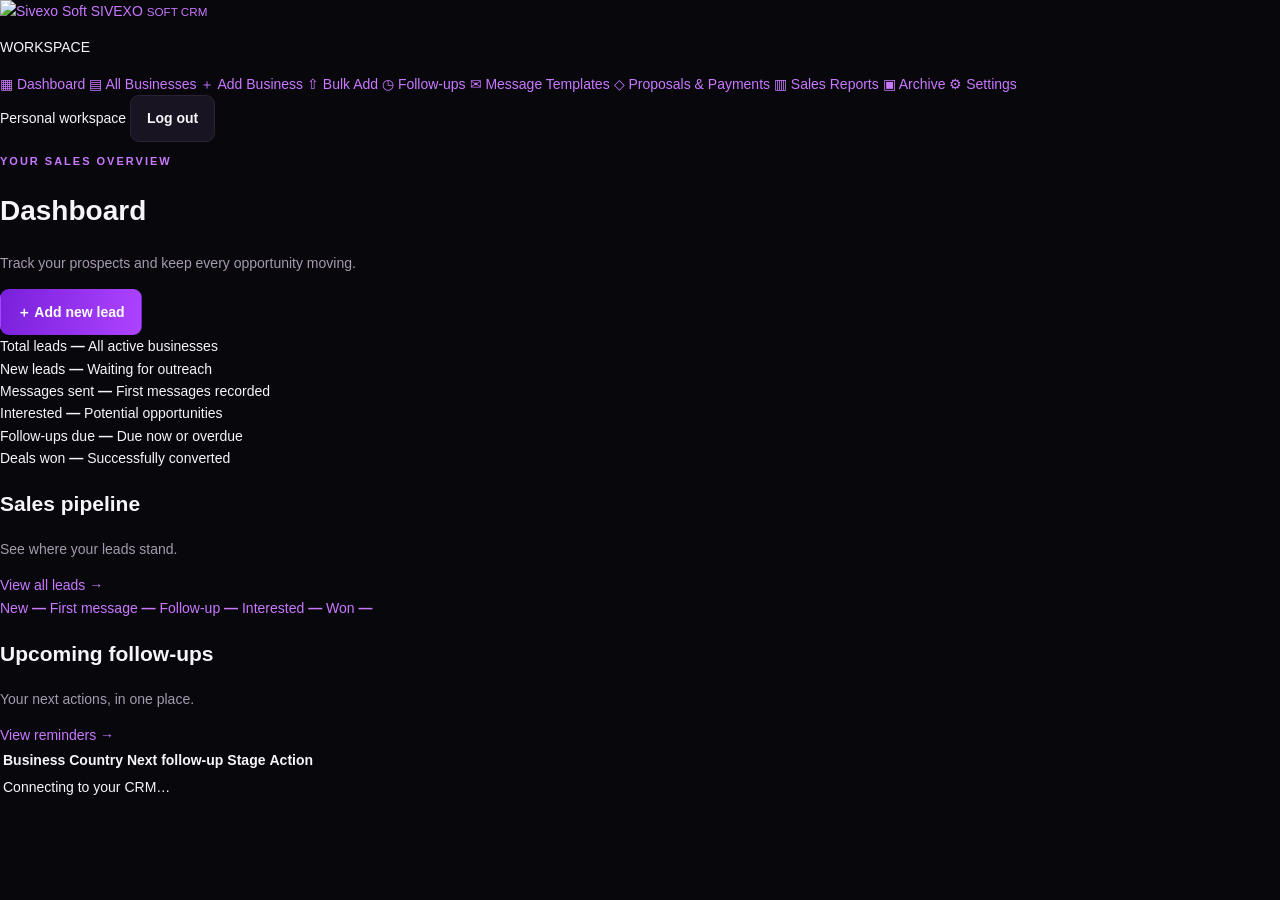
==== dashboard.html @ c6c56290 "Add initial dashboard HTML structure" ====
<!DOCTYPE html>
<html lang="en">
<head>
  <meta charset="UTF-8" />
  <meta name="viewport" content="width=device-width, initial-scale=1.0" />
  <title>Dashboard | Sivexo Soft CRM</title>
  <link rel="stylesheet" href="assets/css/style.css" />
  <link rel="stylesheet" href="assets/css/dashboard.css" />
  <script type="module" src="assets/js/dashboard.js"></script>
</head>
<body class="crm-page">
  <aside class="sidebar">
    <a class="sidebar-brand" href="dashboard.html">
      <img src="assets/images/logo.png" alt="Sivexo Soft" />
      <span>SIVEXO <small>SOFT CRM</small></span>
    </a>

    <p class="nav-label">WORKSPACE</p>
    <nav class="sidebar-nav">
      <a class="nav-link active" href="dashboard.html">▦ Dashboard</a>
      <a class="nav-link" href="businesses.html">▤ All Businesses</a>
      <a class="nav-link" href="add-business.html">＋ Add Business</a>
      <a class="nav-link" href="bulk-add.html">⇧ Bulk Add</a>
      <a class="nav-link" href="follow-ups.html">◷ Follow-ups</a>
      <a class="nav-link" href="messages.html">✉ Message Templates</a>
      <a class="nav-link" href="proposals.html">◇ Proposals & Payments</a>
      <a class="nav-link" href="reports.html">▥ Sales Reports</a>
      <a class="nav-link" href="archive.html">▣ Archive</a>
      <a class="nav-link" href="settings.html">⚙ Settings</a>
    </nav>

    <div class="sidebar-bottom">
      <span class="status-dot"></span>
      <span>Personal workspace</span>
      <button id="logoutButton" class="btn logout-btn">Log out</button>
    </div>
  </aside>

  <main class="main-content">
    <header class="topbar">
      <div>
        <p class="eyebrow">YOUR SALES OVERVIEW</p>
        <h1>Dashboard</h1>
        <p class="muted">Track your prospects and keep every opportunity moving.</p>
      </div>
      <a class="btn btn-primary" href="add-business.html">＋ Add new lead</a>
    </header>

    <section class="stats-grid" aria-label="Lead statistics">
      <article class="stat-card">
        <span class="stat-label">Total leads</span>
        <strong id="totalLeads">—</strong>
        <span class="stat-note">All active businesses</span>
      </article>

      <article class="stat-card">
        <span class="stat-label">New leads</span>
        <strong id="newLeads">—</strong>
        <span class="stat-note">Waiting for outreach</span>
      </article>

      <article class="stat-card">
        <span class="stat-label">Messages sent</span>
        <strong id="messagesSent">—</strong>
        <span class="stat-note">First messages recorded</span>
      </article>

      <article class="stat-card">
        <span class="stat-label">Interested</span>
        <strong id="interestedLeads">—</strong>
        <span class="stat-note">Potential opportunities</span>
      </article>

      <article class="stat-card">
        <span class="stat-label">Follow-ups due</span>
        <strong id="followUpsDue">—</strong>
        <span class="stat-note">Due now or overdue</span>
      </article>

      <article class="stat-card">
        <span class="stat-label">Deals won</span>
        <strong id="wonLeads">—</strong>
        <span class="stat-note">Successfully converted</span>
      </article>
    </section>

    <section class="panel">
      <div class="panel-heading">
        <div>
          <h2>Sales pipeline</h2>
          <p class="muted">See where your leads stand.</p>
        </div>
        <a href="businesses.html">View all leads →</a>
      </div>

      <div class="pipeline-grid">
        <a class="pipeline-item" href="businesses.html?stage=new">
          <span class="pipeline-dot"></span>
          <span>New</span>
          <strong id="pipelineNew">—</strong>
        </a>
        <a class="pipeline-item" href="businesses.html?stage=first_message_sent">
          <span class="pipeline-dot"></span>
          <span>First message</span>
          <strong id="pipelineMessage">—</strong>
        </a>
        <a class="pipeline-item" href="businesses.html?stage=follow_up">
          <span class="pipeline-dot"></span>
          <span>Follow-up</span>
          <strong id="pipelineFollowUp">—</strong>
        </a>
        <a class="pipeline-item" href="businesses.html?stage=interested">
          <span class="pipeline-dot"></span>
          <span>Interested</span>
          <strong id="pipelineInterested">—</strong>
        </a>
        <a class="pipeline-item" href="businesses.html?stage=won">
          <span class="pipeline-dot"></span>
          <span>Won</span>
          <strong id="pipelineWon">—</strong>
        </a>
      </div>
    </section>

    <section class="panel">
      <div class="panel-heading">
        <div>
          <h2>Upcoming follow-ups</h2>
          <p class="muted">Your next actions, in one place.</p>
        </div>
        <a href="follow-ups.html">View reminders →</a>
      </div>

      <div class="table-wrap">
        <table>
          <thead>
            <tr>
              <th>Business</th>
              <th>Country</th>
              <th>Next follow-up</th>
              <th>Stage</th>
              <th>Action</th>
            </tr>
          </thead>
          <tbody id="followUpsTable">
            <tr>
              <td colspan="5" class="empty-state">
                Connecting to your CRM…
              </td>
            </tr>
          </tbody>
        </table>
      </div>
    </section>

    <p id="dashboardMessage" class="form-message" role="status"></p>
  </main>
</body>
</html>
---- assets/css/style.css ----
:root {
  color-scheme: dark;
  --bg: #08070c;
  --surface: #100e17;
  --surface-2: #181421;
  --border: #292333;
  --purple: #982cff;
  --purple-light: #c879ff;
  --text: #f7f5fa;
  --muted: #a49bad;
  --success: #43d9a3;
  --danger: #ff6b83;
  --radius: 14px;
  --shadow: 0 24px 80px #0008;
}

* {
  box-sizing: border-box;
}

body {
  margin: 0;
  background: var(--bg);
  color: var(--text);
  font-family: Inter, Arial, sans-serif;
  font-size: 14px;
  line-height: 1.6;
}

button,
input,
select,
textarea {
  font: inherit;
}

button {
  cursor: pointer;
}

a {
  color: var(--purple-light);
  text-decoration: none;
}

.auth-page {
  min-height: 100vh;
  background:
    radial-gradient(ellipse at 15% 25%, #56118c26, transparent 45%),
    var(--bg);
}

.login-layout {
  width: min(1100px, 92%);
  min-height: 100vh;
  margin: auto;
  display: grid;
  grid-template-columns: 1fr 420px;
  align-items: center;
  gap: 80px;
  padding: 48px 0;
}

.login-brand {
  max-width: 570px;
}

.login-logo {
  display: block;
  width: min(100%, 360px);
  height: auto;
  margin-bottom: 38px;
  object-fit: contain;
}

.eyebrow {
  color: var(--purple-light);
  font-size: 11px;
  font-weight: 800;
  letter-spacing: 2px;
}

.login-brand h1 {
  margin: 18px 0;
  font-size: clamp(36px, 5vw, 56px);
  line-height: 1.12;
  letter-spacing: -2px;
}

.muted {
  color: var(--muted);
}

.login-brand > .muted {
  max-width: 420px;
  font-size: 15px;
}

.brand-caption {
  margin-top: 48px;
  color: var(--purple-light);
  font-size: 12px;
  font-weight: 800;
  letter-spacing: 5px;
}

.login-card {
  padding: 34px;
  background: linear-gradient(145deg, #171320, #0e0c13);
  border: 1px solid var(--border);
  border-radius: 22px;
  box-shadow: var(--shadow);
}

.login-card h2 {
  margin: 10px 0 4px;
  font-size: 25px;
  letter-spacing: -0.7px;
}

.login-card form {
  margin-top: 28px;
}

.login-card label,
.field label {
  display: block;
  margin: 18px 0 8px;
  color: #e8e2ef;
  font-size: 12px;
  font-weight: 700;
}

input,
select,
textarea {
  width: 100%;
  min-width: 0;
  padding: 12px 14px;
  color: var(--text);
  background: #0b0910;
  border: 1px solid var(--border);
  border-radius: 9px;
  outline: none;
}

input:focus,
select:focus,
textarea:focus {
  border-color: var(--purple);
  box-shadow: 0 0 0 3px #982cff20;
}

input::placeholder,
textarea::placeholder {
  color: #71687c;
}

.btn {
  display: inline-flex;
  align-items: center;
  justify-content: center;
  gap: 10px;
  padding: 11px 16px;
  border: 1px solid var(--border);
  border-radius: 9px;
  color: var(--text);
  background: var(--surface-2);
  font-weight: 700;
}

.btn-primary {
  color: white;
  background: linear-gradient(100deg, #7920db, #ad43ff);
  border-color: transparent;
}

.btn-primary:hover {
  filter: brightness(1.12);
}

.full-width {
  width: 100%;
  margin-top: 24px;
}

.form-message {
  min-height: 22px;
  color: var(--purple-light);
  font-size: 12px;
}

.form-message.error {
  color: var(--danger);
}

.auth-footer {
  padding-top: 18px;
  margin-top: 20px;
  border-top: 1px solid var(--border);
  color: var(--muted);
  text-align: center;
  font-size: 11px;
}

.mobile-logo {
  display: none;
}

@media (max-width: 800px) {
  .login-layout {
    grid-template-columns: 1fr;
    gap: 24px;
    max-width: 460px;
  }

  .login-brand {
    display: none;
  }

  .mobile-logo {
    display: block;
    margin-bottom: 24px;
  }

  .mobile-logo img {
    width: 180px;
    max-width: 100%;
  }

  .login-card {
    padding: 26px;
  }
}
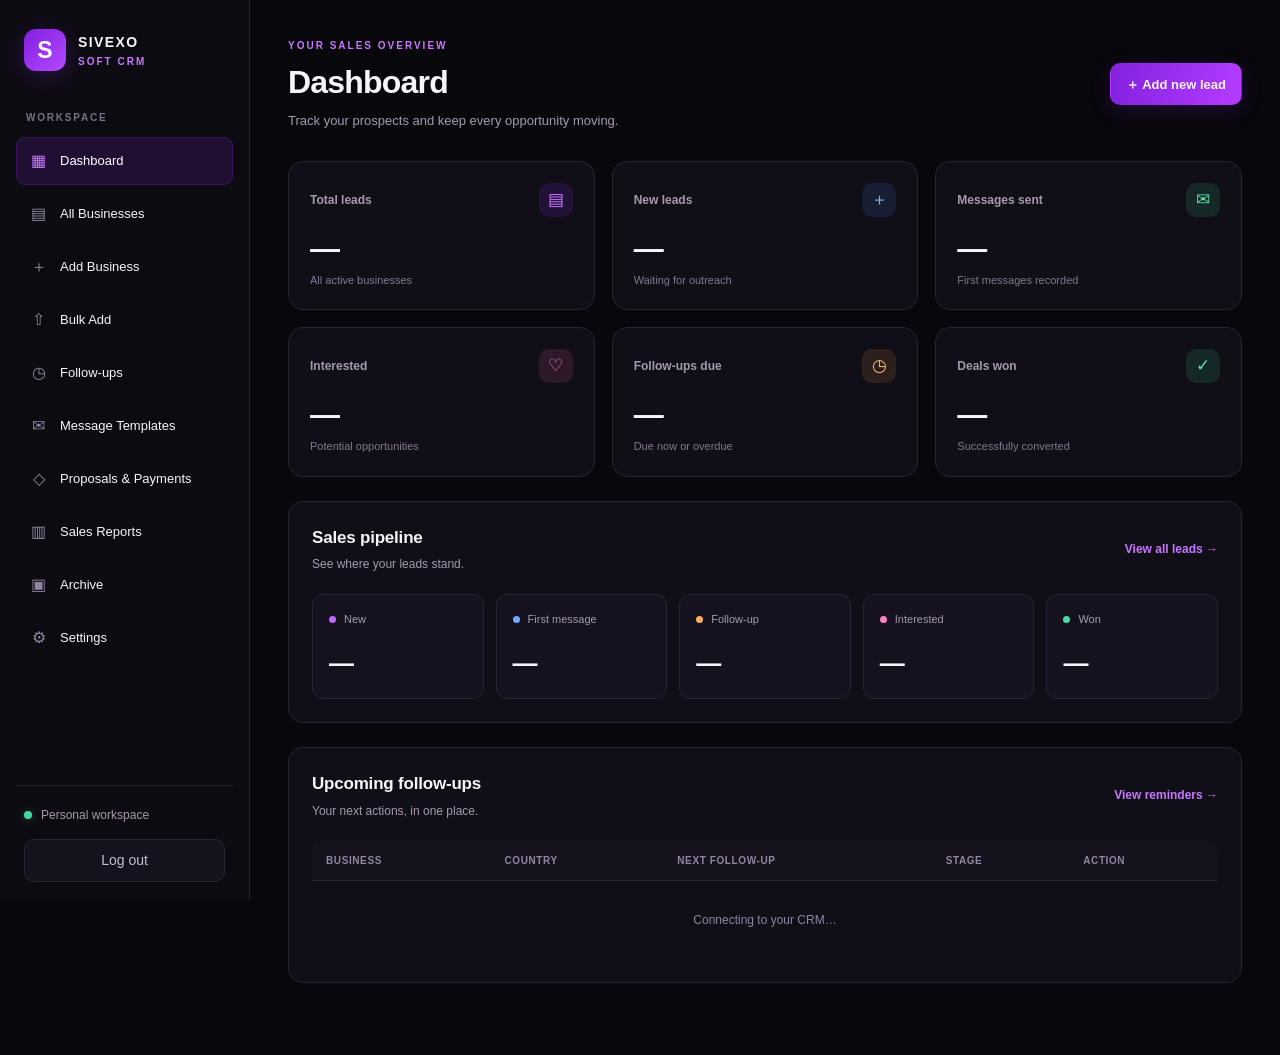
==== commit 30505659: "Update dashboard.html" ====
--- a/dashboard.html
+++ b/dashboard.html
@@ -2,85 +2,117 @@
 <!DOCTYPE html>
 <html lang="en">
 <head>
-  <meta charset="UTF-8" />
-  <meta name="viewport" content="width=device-width, initial-scale=1.0" />
+  <meta charset="UTF-8">
+  <meta name="viewport" content="width=device-width, initial-scale=1.0">
+  <meta name="theme-color" content="#08070c">
   <title>Dashboard | Sivexo Soft CRM</title>
-  <link rel="stylesheet" href="assets/css/style.css" />
-  <link rel="stylesheet" href="assets/css/dashboard.css" />
+
+  <link rel="stylesheet" href="assets/css/style.css">
+  <link rel="stylesheet" href="assets/css/dashboard.css">
+
   <script type="module" src="assets/js/dashboard.js"></script>
 </head>
 <body class="crm-page">
+
   <aside class="sidebar">
     <a class="sidebar-brand" href="dashboard.html">
-      <img src="assets/images/logo.png" alt="Sivexo Soft" />
-      <span>SIVEXO <small>SOFT CRM</small></span>
+      <span class="brand-mark">S</span>
+      <span class="brand-name">SIVEXO <small>SOFT CRM</small></span>
     </a>
 
     <p class="nav-label">WORKSPACE</p>
+
     <nav class="sidebar-nav">
-      <a class="nav-link active" href="dashboard.html">▦ Dashboard</a>
-      <a class="nav-link" href="businesses.html">▤ All Businesses</a>
-      <a class="nav-link" href="add-business.html">＋ Add Business</a>
-      <a class="nav-link" href="bulk-add.html">⇧ Bulk Add</a>
-      <a class="nav-link" href="follow-ups.html">◷ Follow-ups</a>
-      <a class="nav-link" href="messages.html">✉ Message Templates</a>
-      <a class="nav-link" href="proposals.html">◇ Proposals & Payments</a>
-      <a class="nav-link" href="reports.html">▥ Sales Reports</a>
-      <a class="nav-link" href="archive.html">▣ Archive</a>
-      <a class="nav-link" href="settings.html">⚙ Settings</a>
+      <a class="nav-link active" href="dashboard.html"><span>▦</span> Dashboard</a>
+      <a class="nav-link" href="businesses.html"><span>▤</span> All Businesses</a>
+      <a class="nav-link" href="add-business.html"><span>＋</span> Add Business</a>
+      <a class="nav-link" href="bulk-add.html"><span>⇧</span> Bulk Add</a>
+      <a class="nav-link" href="follow-ups.html"><span>◷</span> Follow-ups</a>
+      <a class="nav-link" href="messages.html"><span>✉</span> Message Templates</a>
+      <a class="nav-link" href="proposals.html"><span>◇</span> Proposals & Payments</a>
+      <a class="nav-link" href="reports.html"><span>▥</span> Sales Reports</a>
+      <a class="nav-link" href="archive.html"><span>▣</span> Archive</a>
+      <a class="nav-link" href="settings.html"><span>⚙</span> Settings</a>
     </nav>
 
     <div class="sidebar-bottom">
-      <span class="status-dot"></span>
-      <span>Personal workspace</span>
-      <button id="logoutButton" class="btn logout-btn">Log out</button>
+      <div class="workspace-info">
+        <span class="status-dot"></span>
+        <span>Personal workspace</span>
+      </div>
+      <button id="logoutButton" class="btn logout-btn" type="button">
+        Log out
+      </button>
     </div>
   </aside>
 
   <main class="main-content">
     <header class="topbar">
-      <div>
+      <div class="page-heading">
         <p class="eyebrow">YOUR SALES OVERVIEW</p>
         <h1>Dashboard</h1>
         <p class="muted">Track your prospects and keep every opportunity moving.</p>
       </div>
-      <a class="btn btn-primary" href="add-business.html">＋ Add new lead</a>
+
+      <a class="btn btn-primary" href="businesses.html?add=1">
+        ＋ Add new lead
+      </a>
     </header>
+
+    <div id="dashboardMessage" class="dashboard-message" role="status" aria-live="polite"></div>
 
     <section class="stats-grid" aria-label="Lead statistics">
       <article class="stat-card">
-        <span class="stat-label">Total leads</span>
-        <strong id="totalLeads">—</strong>
+        <div class="stat-top">
+          <span class="stat-label">Total leads</span>
+          <span class="stat-icon purple">▤</span>
+        </div>
+        <strong class="stat-value" id="totalLeads">—</strong>
         <span class="stat-note">All active businesses</span>
       </article>
 
       <article class="stat-card">
-        <span class="stat-label">New leads</span>
-        <strong id="newLeads">—</strong>
+        <div class="stat-top">
+          <span class="stat-label">New leads</span>
+          <span class="stat-icon blue">＋</span>
+        </div>
+        <strong class="stat-value" id="newLeads">—</strong>
         <span class="stat-note">Waiting for outreach</span>
       </article>
 
       <article class="stat-card">
-        <span class="stat-label">Messages sent</span>
-        <strong id="messagesSent">—</strong>
+        <div class="stat-top">
+          <span class="stat-label">Messages sent</span>
+          <span class="stat-icon green">✉</span>
+        </div>
+        <strong class="stat-value" id="messagesSent">—</strong>
         <span class="stat-note">First messages recorded</span>
       </article>
 
       <article class="stat-card">
-        <span class="stat-label">Interested</span>
-        <strong id="interestedLeads">—</strong>
+        <div class="stat-top">
+          <span class="stat-label">Interested</span>
+          <span class="stat-icon pink">♡</span>
+        </div>
+        <strong class="stat-value" id="interestedLeads">—</strong>
         <span class="stat-note">Potential opportunities</span>
       </article>
 
       <article class="stat-card">
-        <span class="stat-label">Follow-ups due</span>
-        <strong id="followUpsDue">—</strong>
+        <div class="stat-top">
+          <span class="stat-label">Follow-ups due</span>
+          <span class="stat-icon orange">◷</span>
+        </div>
+        <strong class="stat-value" id="followUpsDue">—</strong>
         <span class="stat-note">Due now or overdue</span>
       </article>
 
       <article class="stat-card">
-        <span class="stat-label">Deals won</span>
-        <strong id="wonLeads">—</strong>
+        <div class="stat-top">
+          <span class="stat-label">Deals won</span>
+          <span class="stat-icon green">✓</span>
+        </div>
+        <strong class="stat-value" id="wonLeads">—</strong>
         <span class="stat-note">Successfully converted</span>
       </article>
     </section>
@@ -91,33 +123,32 @@
           <h2>Sales pipeline</h2>
           <p class="muted">See where your leads stand.</p>
         </div>
-        <a href="businesses.html">View all leads →</a>
+        <a class="panel-link" href="businesses.html">View all leads →</a>
       </div>
 
       <div class="pipeline-grid">
         <a class="pipeline-item" href="businesses.html?stage=new">
-          <span class="pipeline-dot"></span>
-          <span>New</span>
+          <span class="pipeline-heading"><span class="pipeline-dot purple-dot"></span>New</span>
           <strong id="pipelineNew">—</strong>
         </a>
+
         <a class="pipeline-item" href="businesses.html?stage=first_message_sent">
-          <span class="pipeline-dot"></span>
-          <span>First message</span>
+          <span class="pipeline-heading"><span class="pipeline-dot blue-dot"></span>First message</span>
           <strong id="pipelineMessage">—</strong>
         </a>
+
         <a class="pipeline-item" href="businesses.html?stage=follow_up">
-          <span class="pipeline-dot"></span>
-          <span>Follow-up</span>
+          <span class="pipeline-heading"><span class="pipeline-dot orange-dot"></span>Follow-up</span>
           <strong id="pipelineFollowUp">—</strong>
         </a>
+
         <a class="pipeline-item" href="businesses.html?stage=interested">
-          <span class="pipeline-dot"></span>
-          <span>Interested</span>
+          <span class="pipeline-heading"><span class="pipeline-dot pink-dot"></span>Interested</span>
           <strong id="pipelineInterested">—</strong>
         </a>
+
         <a class="pipeline-item" href="businesses.html?stage=won">
-          <span class="pipeline-dot"></span>
-          <span>Won</span>
+          <span class="pipeline-heading"><span class="pipeline-dot green-dot"></span>Won</span>
           <strong id="pipelineWon">—</strong>
         </a>
       </div>
@@ -129,11 +160,11 @@
           <h2>Upcoming follow-ups</h2>
           <p class="muted">Your next actions, in one place.</p>
         </div>
-        <a href="follow-ups.html">View reminders →</a>
+        <a class="panel-link" href="follow-ups.html">View reminders →</a>
       </div>
 
       <div class="table-wrap">
-        <table>
+        <table class="dashboard-table">
           <thead>
             <tr>
               <th>Business</th>
@@ -145,16 +176,13 @@
           </thead>
           <tbody id="followUpsTable">
             <tr>
-              <td colspan="5" class="empty-state">
-                Connecting to your CRM…
-              </td>
+              <td colspan="5" class="empty-state">Connecting to your CRM…</td>
             </tr>
           </tbody>
         </table>
       </div>
     </section>
 
-    <p id="dashboardMessage" class="form-message" role="status"></p>
   </main>
 </body>
 </html>
--- a/assets/css/dashboard.css
+++ b/assets/css/dashboard.css
@@ -0,0 +1,734 @@
+
+/* =====================================================
+   SIVEXO SOFT CRM — DASHBOARD
+   Works with the classes in dashboard.html
+   ===================================================== */
+
+:root {
+  --dash-sidebar-width: 250px;
+  --dash-bg: #08070c;
+  --dash-surface: #100e17;
+  --dash-surface-hover: #181421;
+  --dash-border: #292333;
+  --dash-purple: #982cff;
+  --dash-purple-light: #c879ff;
+  --dash-text: #f7f5fa;
+  --dash-muted: #a49bad;
+}
+
+* {
+  box-sizing: border-box;
+}
+
+html {
+  min-height: 100%;
+  background: var(--dash-bg);
+}
+
+body.crm-page {
+  margin: 0;
+  min-height: 100vh;
+  background: var(--dash-bg);
+  color: var(--dash-text);
+  font-family: Inter, -apple-system, BlinkMacSystemFont, "Segoe UI", sans-serif;
+  font-size: 14px;
+  line-height: 1.5;
+}
+
+.crm-page a {
+  color: inherit;
+  text-decoration: none;
+}
+
+.crm-page button,
+.crm-page input,
+.crm-page select {
+  font: inherit;
+}
+
+/* Sidebar */
+
+.sidebar {
+  position: fixed;
+  inset: 0 auto 0 0;
+  z-index: 100;
+  display: flex;
+  flex-direction: column;
+  width: var(--dash-sidebar-width);
+  height: 100vh;
+  padding: 26px 16px 18px;
+  overflow-y: auto;
+  background: #0d0b12;
+  border-right: 1px solid var(--dash-border);
+}
+
+.sidebar-brand {
+  display: flex;
+  align-items: center;
+  gap: 12px;
+  min-height: 48px;
+  margin: 0 8px 36px;
+  color: var(--dash-text);
+}
+
+.sidebar-brand img {
+  display: block;
+  width: 42px;
+  height: 42px;
+  object-fit: contain;
+  border-radius: 10px;
+}
+
+.brand-mark {
+  display: grid;
+  place-items: center;
+  flex: 0 0 42px;
+  width: 42px;
+  height: 42px;
+  border-radius: 12px;
+  color: white;
+  font-size: 23px;
+  font-weight: 800;
+  background: linear-gradient(135deg, #8120df, #b449ff);
+  box-shadow: 0 5px 22px rgba(152, 44, 255, 0.22);
+}
+
+.brand-name {
+  display: flex;
+  flex-direction: column;
+  gap: 1px;
+  font-size: 14px;
+  font-weight: 800;
+  letter-spacing: 1.4px;
+  white-space: nowrap;
+}
+
+.brand-name small {
+  color: var(--dash-purple-light);
+  font-size: 10px;
+  font-weight: 700;
+  letter-spacing: 2px;
+}
+
+.nav-label {
+  margin: 0 10px 12px;
+  color: #777083;
+  font-size: 10px;
+  font-weight: 800;
+  letter-spacing: 1.8px;
+}
+
+.sidebar-nav {
+  display: flex;
+  flex-direction: column;
+  gap: 5px;
+}
+
+.nav-link {
+  display: flex;
+  align-items: center;
+  gap: 12px;
+  min-height: 43px;
+  padding: 11px 12px;
+  border: 1px solid transparent;
+  border-radius: 9px;
+  color: #b7afc3;
+  font-size: 13px;
+  transition: background 0.18s ease, color 0.18s ease;
+}
+
+.nav-link > span {
+  display: inline-grid;
+  place-items: center;
+  width: 19px;
+  color: #91869f;
+  font-size: 16px;
+}
+
+.nav-link:hover {
+  color: white;
+  background: var(--dash-surface-hover);
+}
+
+.nav-link.active {
+  color: white;
+  background: rgba(152, 44, 255, 0.14);
+  border-color: rgba(152, 44, 255, 0.22);
+}
+
+.nav-link.active > span {
+  color: var(--dash-purple-light);
+}
+
+.sidebar-bottom {
+  display: flex;
+  flex-direction: column;
+  gap: 15px;
+  margin-top: auto;
+  padding: 20px 8px 0;
+  border-top: 1px solid var(--dash-border);
+}
+
+.workspace-info {
+  display: flex;
+  align-items: center;
+  gap: 9px;
+  color: var(--dash-muted);
+  font-size: 12px;
+}
+
+.status-dot {
+  width: 8px;
+  height: 8px;
+  border-radius: 50%;
+  background: #43d9a3;
+  box-shadow: 0 0 10px rgba(67, 217, 163, 0.3);
+}
+
+.btn {
+  display: inline-flex;
+  justify-content: center;
+  align-items: center;
+  gap: 8px;
+  min-height: 42px;
+  padding: 10px 15px;
+  border: 1px solid var(--dash-border);
+  border-radius: 10px;
+  font-size: 13px;
+  font-weight: 650;
+  cursor: pointer;
+  transition: transform 0.18s ease, background 0.18s ease;
+}
+
+.btn:hover {
+  transform: translateY(-1px);
+}
+
+.btn-primary {
+  color: #fff;
+  border-color: transparent;
+  background: linear-gradient(100deg, #8421df, #b33cff);
+  box-shadow: 0 6px 22px rgba(152, 44, 255, 0.16);
+}
+
+.btn-primary:hover {
+  background: linear-gradient(100deg, #942cf0, #bd50ff);
+}
+
+.logout-btn {
+  width: 100%;
+  color: #c6bdcf;
+  background: #15121d;
+}
+
+.logout-btn:hover {
+  color: #fff;
+  background: #201a2a;
+}
+
+/* Main content */
+
+.main-content {
+  width: calc(100% - var(--dash-sidebar-width));
+  min-width: 0;
+  min-height: 100vh;
+  margin-left: var(--dash-sidebar-width);
+  padding: 38px 38px 48px;
+}
+
+.topbar {
+  display: flex;
+  align-items: center;
+  justify-content: space-between;
+  gap: 24px;
+  margin-bottom: 30px;
+}
+
+.page-heading {
+  min-width: 0;
+}
+
+.eyebrow {
+  margin: 0 0 9px;
+  color: var(--dash-purple-light);
+  font-size: 10px;
+  font-weight: 800;
+  letter-spacing: 2px;
+}
+
+.topbar h1 {
+  margin: 0;
+  color: var(--dash-text);
+  font-size: clamp(25px, 3vw, 32px);
+  line-height: 1.25;
+  font-weight: 750;
+  letter-spacing: -0.8px;
+}
+
+.muted {
+  color: var(--dash-muted);
+}
+
+.topbar .muted {
+  margin: 9px 0 0;
+  font-size: 13px;
+}
+
+/* Statistics cards */
+
+.stats-grid {
+  display: grid;
+  grid-template-columns: repeat(3, minmax(0, 1fr));
+  gap: 17px;
+  margin-bottom: 24px;
+}
+
+.stat-card {
+  display: flex;
+  flex-direction: column;
+  min-width: 0;
+  min-height: 145px;
+  padding: 21px;
+  overflow: hidden;
+  background: var(--dash-surface);
+  border: 1px solid var(--dash-border);
+  border-radius: 15px;
+  transition: border-color 0.2s ease, transform 0.2s ease;
+}
+
+.stat-card:hover {
+  transform: translateY(-2px);
+  border-color: #48345c;
+}
+
+.stat-top {
+  display: flex;
+  justify-content: space-between;
+  align-items: center;
+  gap: 10px;
+  margin-bottom: 14px;
+}
+
+.stat-label {
+  color: var(--dash-muted);
+  font-size: 12px;
+  font-weight: 550;
+}
+
+.stat-icon {
+  display: grid;
+  place-items: center;
+  flex: 0 0 34px;
+  width: 34px;
+  height: 34px;
+  border-radius: 10px;
+  font-size: 17px;
+  background: rgba(152, 44, 255, 0.12);
+}
+
+.stat-icon.purple {
+  color: #c879ff;
+  background: rgba(152, 44, 255, 0.14);
+}
+
+.stat-icon.blue {
+  color: #7fb6ff;
+  background: rgba(79, 141, 255, 0.12);
+}
+
+.stat-icon.green {
+  color: #5de2b0;
+  background: rgba(67, 217, 163, 0.12);
+}
+
+.stat-icon.pink {
+  color: #ff8bc1;
+  background: rgba(255, 105, 173, 0.12);
+}
+
+.stat-icon.orange {
+  color: #ffbd75;
+  background: rgba(255, 166, 66, 0.12);
+}
+
+.stat-value {
+  display: block;
+  margin-bottom: 5px;
+  color: var(--dash-text);
+  font-size: 30px;
+  line-height: 1.2;
+  font-weight: 750;
+  letter-spacing: -0.7px;
+}
+
+.stat-note {
+  margin-top: auto;
+  color: #82798e;
+  font-size: 11px;
+}
+
+/* Panels */
+
+.panel {
+  min-width: 0;
+  margin-bottom: 24px;
+  padding: 23px;
+  background: var(--dash-surface);
+  border: 1px solid var(--dash-border);
+  border-radius: 15px;
+}
+
+.panel-heading {
+  display: flex;
+  align-items: center;
+  justify-content: space-between;
+  gap: 18px;
+  margin-bottom: 21px;
+}
+
+.panel-heading h2 {
+  margin: 0;
+  color: var(--dash-text);
+  font-size: 17px;
+  font-weight: 700;
+  letter-spacing: -0.2px;
+}
+
+.panel-heading .muted {
+  margin: 5px 0 0;
+  font-size: 12px;
+}
+
+.panel-link {
+  flex-shrink: 0;
+  color: var(--dash-purple-light) !important;
+  font-size: 12px;
+  font-weight: 600;
+}
+
+.panel-link:hover {
+  color: #e0b9ff !important;
+}
+
+/* Pipeline */
+
+.pipeline-grid {
+  display: grid;
+  grid-template-columns: repeat(5, minmax(0, 1fr));
+  gap: 12px;
+}
+
+.pipeline-item {
+  display: flex;
+  flex-direction: column;
+  gap: 17px;
+  min-width: 0;
+  padding: 16px;
+  background: #15111e;
+  border: 1px solid #2b2237;
+  border-radius: 11px;
+  transition: background 0.18s ease, border-color 0.18s ease;
+}
+
+.pipeline-item:hover {
+  background: #1b1426;
+  border-color: #60407b;
+}
+
+.pipeline-heading {
+  display: flex;
+  align-items: center;
+  gap: 8px;
+  color: var(--dash-muted);
+  font-size: 11px;
+  white-space: nowrap;
+}
+
+.pipeline-dot {
+  display: inline-block;
+  flex: 0 0 7px;
+  width: 7px;
+  height: 7px;
+  border-radius: 50%;
+}
+
+.purple-dot { background: #bd67ff; }
+.blue-dot { background: #72a9ff; }
+.orange-dot { background: #ffb05e; }
+.pink-dot { background: #ff83c2; }
+.green-dot { background: #4bdbab; }
+
+.pipeline-item strong {
+  color: var(--dash-text);
+  font-size: 25px;
+  font-weight: 750;
+}
+
+/* Follow-up table */
+
+.table-wrap {
+  width: 100%;
+  overflow-x: auto;
+}
+
+.dashboard-table {
+  width: 100%;
+  border-collapse: collapse;
+  text-align: left;
+}
+
+.dashboard-table th {
+  padding: 12px 14px;
+  color: #91879f;
+  background: #15111d;
+  border-bottom: 1px solid var(--dash-border);
+  font-size: 10px;
+  font-weight: 700;
+  letter-spacing: 0.6px;
+  text-transform: uppercase;
+  white-space: nowrap;
+}
+
+.dashboard-table th:first-child {
+  border-radius: 8px 0 0 0;
+}
+
+.dashboard-table th:last-child {
+  border-radius: 0 8px 0 0;
+}
+
+.dashboard-table td {
+  padding: 15px 14px;
+  color: #ded7e7;
+  border-bottom: 1px solid #25202e;
+  font-size: 12px;
+  vertical-align: middle;
+}
+
+.dashboard-table tbody tr:hover {
+  background: rgba(255, 255, 255, 0.015);
+}
+
+.dashboard-table tbody tr:last-child td {
+  border-bottom: 0;
+}
+
+.dashboard-table a {
+  color: var(--dash-purple-light);
+}
+
+.dashboard-table a:hover {
+  text-decoration: underline;
+}
+
+.empty-state,
+.dashboard-empty {
+  padding: 30px 14px !important;
+  color: #8f859d !important;
+  text-align: center;
+}
+
+/* Dashboard feedback messages */
+
+.dashboard-message {
+  display: none;
+  margin-bottom: 20px;
+  padding: 12px 15px;
+  border: 1px solid transparent;
+  border-radius: 10px;
+  font-size: 13px;
+  overflow-wrap: anywhere;
+}
+
+.dashboard-message.show {
+  display: block;
+}
+
+.dashboard-message.error {
+  color: #ff9aaa;
+  background: rgba(255, 107, 131, 0.09);
+  border-color: rgba(255, 107, 131, 0.22);
+}
+
+.dashboard-message.success {
+  color: #65e7b8;
+  background: rgba(67, 217, 163, 0.08);
+  border-color: rgba(67, 217, 163, 0.2);
+}
+
+/* Responsive layout */
+
+@media (max-width: 1200px) {
+  .main-content {
+    padding: 28px 24px 40px;
+  }
+
+  .stats-grid {
+    grid-template-columns: repeat(2, minmax(0, 1fr));
+  }
+
+  .pipeline-grid {
+    grid-template-columns: repeat(3, minmax(0, 1fr));
+  }
+}
+
+@media (max-width: 900px) {
+  :root {
+    --dash-sidebar-width: 210px;
+  }
+
+  .sidebar {
+    padding-right: 12px;
+    padding-left: 12px;
+  }
+
+  .main-content {
+    padding: 24px 18px 35px;
+  }
+
+  .pipeline-grid {
+    grid-template-columns: repeat(2, minmax(0, 1fr));
+  }
+
+  .nav-link {
+    gap: 9px;
+    padding-right: 8px;
+    padding-left: 9px;
+    font-size: 12px;
+  }
+}
+
+@media (max-width: 650px) {
+  .sidebar {
+    position: relative;
+    width: 100%;
+    height: auto;
+    max-height: none;
+    padding: 14px;
+    border-right: 0;
+    border-bottom: 1px solid var(--dash-border);
+  }
+
+  .sidebar-brand {
+    margin: 0 5px 17px;
+  }
+
+  .nav-label {
+    margin-bottom: 8px;
+  }
+
+  .sidebar-nav {
+    display: grid;
+    grid-template-columns: repeat(2, minmax(0, 1fr));
+    gap: 5px;
+  }
+
+  .nav-link {
+    min-height: 39px;
+    font-size: 11px;
+  }
+
+  .sidebar-bottom {
+    flex-direction: row;
+    align-items: center;
+    justify-content: space-between;
+    gap: 10px;
+    margin-top: 15px;
+    padding: 13px 4px 0;
+  }
+
+  .logout-btn {
+    width: auto;
+  }
+
+  .main-content {
+    width: 100%;
+    margin-left: 0;
+    padding: 22px 14px 30px;
+  }
+
+  .topbar {
+    align-items: flex-start;
+    flex-direction: column;
+    gap: 17px;
+    margin-bottom: 22px;
+  }
+
+  .topbar .btn-primary {
+    align-self: stretch;
+  }
+
+  .stats-grid {
+    grid-template-columns: repeat(2, minmax(0, 1fr));
+    gap: 10px;
+    margin-bottom: 17px;
+  }
+
+  .stat-card {
+    min-height: 132px;
+    padding: 14px;
+  }
+
+  .stat-value {
+    font-size: 26px;
+  }
+
+  .stat-icon {
+    flex-basis: 29px;
+    width: 29px;
+    height: 29px;
+  }
+
+  .stat-note {
+    font-size: 10px;
+  }
+
+  .panel {
+    padding: 15px;
+    margin-bottom: 17px;
+  }
+
+  .panel-heading {
+    align-items: flex-start;
+    gap: 10px;
+  }
+
+  .panel-heading h2 {
+    font-size: 15px;
+  }
+
+  .panel-link {
+    font-size: 11px;
+  }
+
+  .pipeline-grid {
+    grid-template-columns: repeat(2, minmax(0, 1fr));
+    gap: 9px;
+  }
+
+  .pipeline-item {
+    padding: 13px;
+  }
+
+  .pipeline-heading {
+    font-size: 10px;
+  }
+
+  .pipeline-item strong {
+    font-size: 23px;
+  }
+
+  .dashboard-table {
+    min-width: 600px;
+  }
+}
+
+@media (max-width: 360px) {
+  .stats-grid {
+    grid-template-columns: 1fr;
+  }
+
+  .sidebar-nav {
+    grid-template-columns: 1fr;
+  }
+}
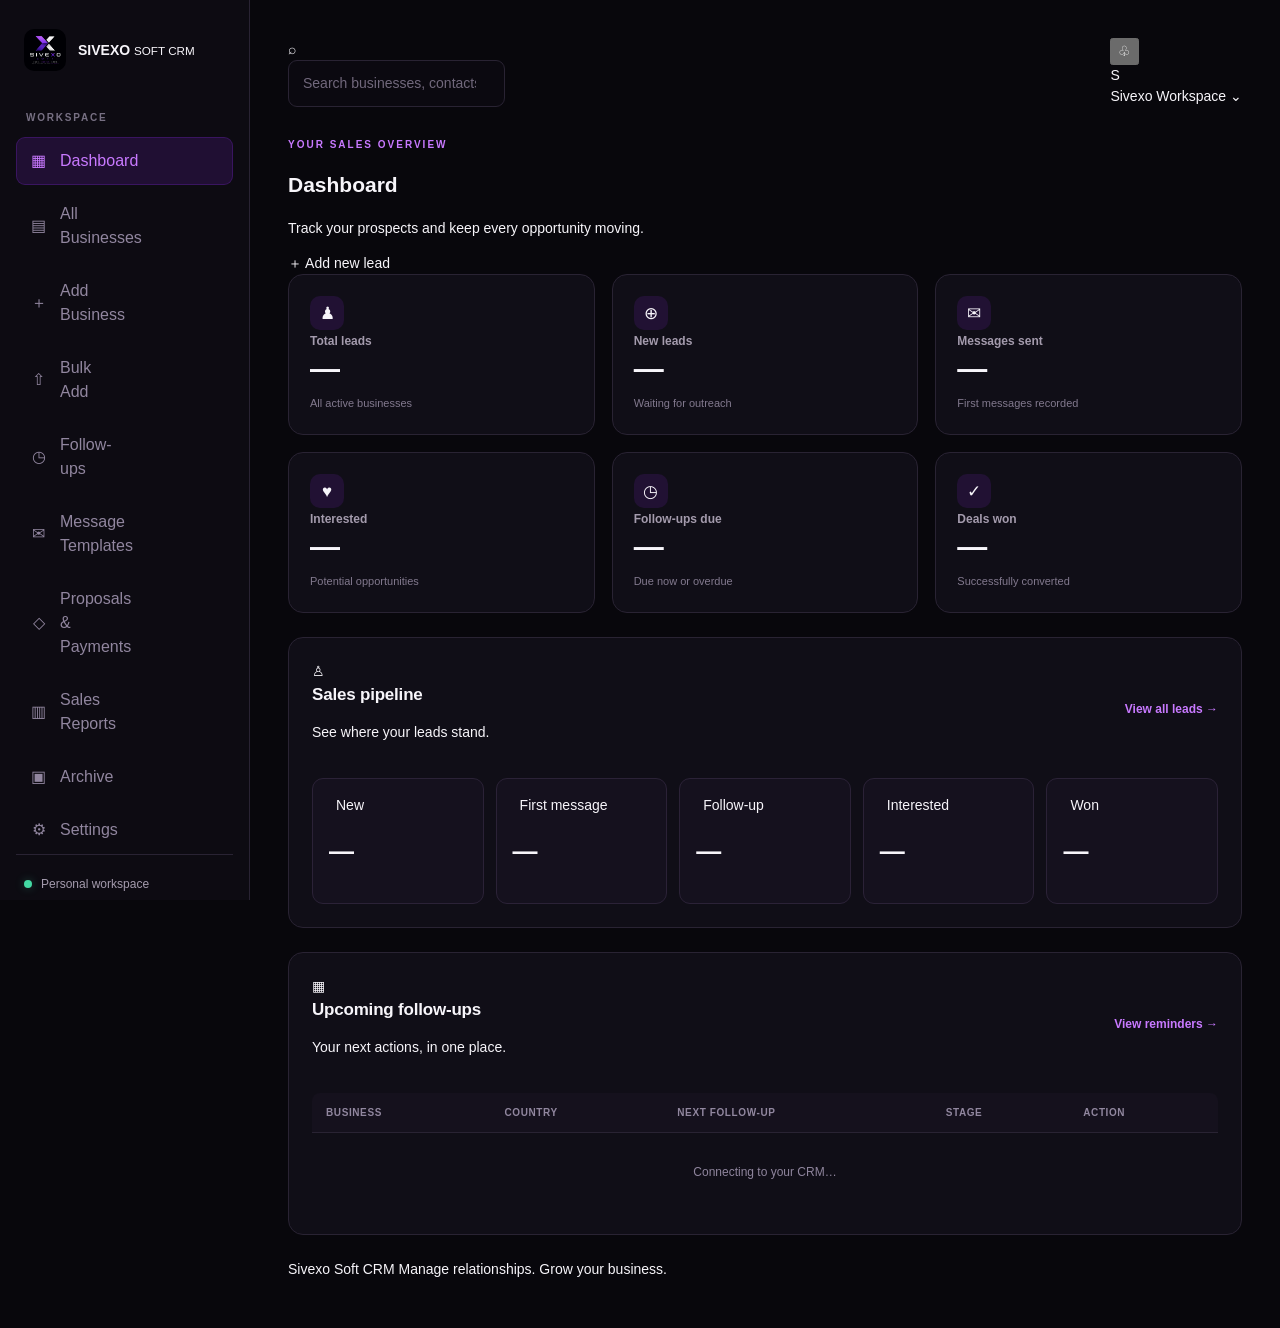
==== commit 1ad39548: "Update dashboard.html" ====
--- a/dashboard.html
+++ b/dashboard.html
@@ -4,7 +4,7 @@
 <head>
   <meta charset="UTF-8">
   <meta name="viewport" content="width=device-width, initial-scale=1.0">
-  <meta name="theme-color" content="#08070c">
+  <meta name="theme-color" content="#080a18">
   <title>Dashboard | Sivexo Soft CRM</title>
 
   <link rel="stylesheet" href="assets/css/style.css">
@@ -12,27 +12,52 @@
 
   <script type="module" src="assets/js/dashboard.js"></script>
 </head>
+
 <body class="crm-page">
 
+  <!-- Sidebar -->
   <aside class="sidebar">
-    <a class="sidebar-brand" href="dashboard.html">
-      <span class="brand-mark">S</span>
-      <span class="brand-name">SIVEXO <small>SOFT CRM</small></span>
+    <a class="sidebar-brand" href="dashboard.html" aria-label="Sivexo Soft CRM home">
+      <img src="assets/images/logo.png" alt="Sivexo Soft logo">
+      <span class="brand-text">
+        <strong>SIVEXO</strong>
+        <small>SOFT CRM</small>
+      </span>
     </a>
 
     <p class="nav-label">WORKSPACE</p>
 
-    <nav class="sidebar-nav">
-      <a class="nav-link active" href="dashboard.html"><span>▦</span> Dashboard</a>
-      <a class="nav-link" href="businesses.html"><span>▤</span> All Businesses</a>
-      <a class="nav-link" href="add-business.html"><span>＋</span> Add Business</a>
-      <a class="nav-link" href="bulk-add.html"><span>⇧</span> Bulk Add</a>
-      <a class="nav-link" href="follow-ups.html"><span>◷</span> Follow-ups</a>
-      <a class="nav-link" href="messages.html"><span>✉</span> Message Templates</a>
-      <a class="nav-link" href="proposals.html"><span>◇</span> Proposals & Payments</a>
-      <a class="nav-link" href="reports.html"><span>▥</span> Sales Reports</a>
-      <a class="nav-link" href="archive.html"><span>▣</span> Archive</a>
-      <a class="nav-link" href="settings.html"><span>⚙</span> Settings</a>
+    <nav class="sidebar-nav" aria-label="Main navigation">
+      <a class="nav-link active" href="dashboard.html">
+        <span class="nav-icon">▦</span><span>Dashboard</span>
+      </a>
+      <a class="nav-link" href="businesses.html">
+        <span class="nav-icon">▤</span><span>All Businesses</span>
+      </a>
+      <a class="nav-link" href="businesses.html?add=1">
+        <span class="nav-icon">＋</span><span>Add Business</span>
+      </a>
+      <a class="nav-link" href="bulk-add.html">
+        <span class="nav-icon">⇧</span><span>Bulk Add</span>
+      </a>
+      <a class="nav-link" href="follow-ups.html">
+        <span class="nav-icon">◷</span><span>Follow-ups</span>
+      </a>
+      <a class="nav-link" href="messages.html">
+        <span class="nav-icon">✉</span><span>Message Templates</span>
+      </a>
+      <a class="nav-link" href="proposals.html">
+        <span class="nav-icon">◇</span><span>Proposals &amp; Payments</span>
+      </a>
+      <a class="nav-link" href="reports.html">
+        <span class="nav-icon">▥</span><span>Sales Reports</span>
+      </a>
+      <a class="nav-link" href="archive.html">
+        <span class="nav-icon">▣</span><span>Archive</span>
+      </a>
+      <a class="nav-link" href="settings.html">
+        <span class="nav-icon">⚙</span><span>Settings</span>
+      </a>
     </nav>
 
     <div class="sidebar-bottom">
@@ -40,149 +65,234 @@
         <span class="status-dot"></span>
         <span>Personal workspace</span>
       </div>
-      <button id="logoutButton" class="btn logout-btn" type="button">
-        Log out
+      <button id="logoutButton" class="logout-btn" type="button">
+        <span>⇥</span> Log out
       </button>
     </div>
   </aside>
 
+  <!-- Main workspace -->
   <main class="main-content">
+
+    <!-- Top navigation -->
     <header class="topbar">
-      <div class="page-heading">
-        <p class="eyebrow">YOUR SALES OVERVIEW</p>
-        <h1>Dashboard</h1>
-        <p class="muted">Track your prospects and keep every opportunity moving.</p>
+      <label class="global-search">
+        <span class="search-icon" aria-hidden="true">⌕</span>
+        <input
+          id="globalSearch"
+          type="search"
+          placeholder="Search businesses, contacts, email..."
+          aria-label="Search businesses, contacts, and email"
+        >
+      </label>
+
+      <div class="topbar-actions">
+        <button class="notification-button" type="button" aria-label="Notifications">
+          ♧
+          <span class="notification-dot"></span>
+        </button>
+
+        <div class="topbar-divider"></div>
+
+        <div class="user-profile">
+          <div class="avatar">S</div>
+          <span>Sivexo Workspace</span>
+          <span class="profile-chevron">⌄</span>
+        </div>
       </div>
-
-      <a class="btn btn-primary" href="businesses.html?add=1">
-        ＋ Add new lead
-      </a>
     </header>
 
-    <div id="dashboardMessage" class="dashboard-message" role="status" aria-live="polite"></div>
-
-    <section class="stats-grid" aria-label="Lead statistics">
-      <article class="stat-card">
-        <div class="stat-top">
-          <span class="stat-label">Total leads</span>
-          <span class="stat-icon purple">▤</span>
-        </div>
-        <strong class="stat-value" id="totalLeads">—</strong>
-        <span class="stat-note">All active businesses</span>
-      </article>
-
-      <article class="stat-card">
-        <div class="stat-top">
-          <span class="stat-label">New leads</span>
-          <span class="stat-icon blue">＋</span>
-        </div>
-        <strong class="stat-value" id="newLeads">—</strong>
-        <span class="stat-note">Waiting for outreach</span>
-      </article>
-
-      <article class="stat-card">
-        <div class="stat-top">
-          <span class="stat-label">Messages sent</span>
-          <span class="stat-icon green">✉</span>
-        </div>
-        <strong class="stat-value" id="messagesSent">—</strong>
-        <span class="stat-note">First messages recorded</span>
-      </article>
-
-      <article class="stat-card">
-        <div class="stat-top">
-          <span class="stat-label">Interested</span>
-          <span class="stat-icon pink">♡</span>
-        </div>
-        <strong class="stat-value" id="interestedLeads">—</strong>
-        <span class="stat-note">Potential opportunities</span>
-      </article>
-
-      <article class="stat-card">
-        <div class="stat-top">
-          <span class="stat-label">Follow-ups due</span>
-          <span class="stat-icon orange">◷</span>
-        </div>
-        <strong class="stat-value" id="followUpsDue">—</strong>
-        <span class="stat-note">Due now or overdue</span>
-      </article>
-
-      <article class="stat-card">
-        <div class="stat-top">
-          <span class="stat-label">Deals won</span>
-          <span class="stat-icon green">✓</span>
-        </div>
-        <strong class="stat-value" id="wonLeads">—</strong>
-        <span class="stat-note">Successfully converted</span>
-      </article>
-    </section>
-
-    <section class="panel">
-      <div class="panel-heading">
+    <div class="dashboard-content">
+
+      <!-- Page heading -->
+      <section class="page-header">
         <div>
-          <h2>Sales pipeline</h2>
-          <p class="muted">See where your leads stand.</p>
-        </div>
-        <a class="panel-link" href="businesses.html">View all leads →</a>
-      </div>
-
-      <div class="pipeline-grid">
-        <a class="pipeline-item" href="businesses.html?stage=new">
-          <span class="pipeline-heading"><span class="pipeline-dot purple-dot"></span>New</span>
-          <strong id="pipelineNew">—</strong>
+          <p class="eyebrow">YOUR SALES OVERVIEW</p>
+          <h1>Dashboard</h1>
+          <p class="page-subtitle">
+            Track your prospects and keep every opportunity moving.
+          </p>
+        </div>
+
+        <a class="primary-button" href="businesses.html?add=1">
+          <span>＋</span> Add new lead
         </a>
-
-        <a class="pipeline-item" href="businesses.html?stage=first_message_sent">
-          <span class="pipeline-heading"><span class="pipeline-dot blue-dot"></span>First message</span>
-          <strong id="pipelineMessage">—</strong>
-        </a>
-
-        <a class="pipeline-item" href="businesses.html?stage=follow_up">
-          <span class="pipeline-heading"><span class="pipeline-dot orange-dot"></span>Follow-up</span>
-          <strong id="pipelineFollowUp">—</strong>
-        </a>
-
-        <a class="pipeline-item" href="businesses.html?stage=interested">
-          <span class="pipeline-heading"><span class="pipeline-dot pink-dot"></span>Interested</span>
-          <strong id="pipelineInterested">—</strong>
-        </a>
-
-        <a class="pipeline-item" href="businesses.html?stage=won">
-          <span class="pipeline-heading"><span class="pipeline-dot green-dot"></span>Won</span>
-          <strong id="pipelineWon">—</strong>
-        </a>
-      </div>
-    </section>
-
-    <section class="panel">
-      <div class="panel-heading">
-        <div>
-          <h2>Upcoming follow-ups</h2>
-          <p class="muted">Your next actions, in one place.</p>
-        </div>
-        <a class="panel-link" href="follow-ups.html">View reminders →</a>
-      </div>
-
-      <div class="table-wrap">
-        <table class="dashboard-table">
-          <thead>
-            <tr>
-              <th>Business</th>
-              <th>Country</th>
-              <th>Next follow-up</th>
-              <th>Stage</th>
-              <th>Action</th>
-            </tr>
-          </thead>
-          <tbody id="followUpsTable">
-            <tr>
-              <td colspan="5" class="empty-state">Connecting to your CRM…</td>
-            </tr>
-          </tbody>
-        </table>
-      </div>
-    </section>
-
+      </section>
+
+      <div id="dashboardMessage" class="dashboard-message" role="status" aria-live="polite"></div>
+
+      <!-- Statistics -->
+      <section class="stats-grid" aria-label="Lead statistics">
+
+        <article class="stat-card stat-purple">
+          <div class="stat-icon">♟</div>
+          <div class="stat-info">
+            <div class="stat-heading">
+              <span class="stat-label">Total leads</span>
+            </div>
+            <strong class="stat-value" id="totalLeads">—</strong>
+            <span class="stat-note">All active businesses</span>
+          </div>
+        </article>
+
+        <article class="stat-card stat-blue">
+          <div class="stat-icon">⊕</div>
+          <div class="stat-info">
+            <div class="stat-heading">
+              <span class="stat-label">New leads</span>
+            </div>
+            <strong class="stat-value" id="newLeads">—</strong>
+            <span class="stat-note">Waiting for outreach</span>
+          </div>
+        </article>
+
+        <article class="stat-card stat-teal">
+          <div class="stat-icon">✉</div>
+          <div class="stat-info">
+            <div class="stat-heading">
+              <span class="stat-label">Messages sent</span>
+            </div>
+            <strong class="stat-value" id="messagesSent">—</strong>
+            <span class="stat-note">First messages recorded</span>
+          </div>
+        </article>
+
+        <article class="stat-card stat-pink">
+          <div class="stat-icon">♥</div>
+          <div class="stat-info">
+            <div class="stat-heading">
+              <span class="stat-label">Interested</span>
+            </div>
+            <strong class="stat-value" id="interestedLeads">—</strong>
+            <span class="stat-note">Potential opportunities</span>
+          </div>
+        </article>
+
+        <article class="stat-card stat-orange">
+          <div class="stat-icon">◷</div>
+          <div class="stat-info">
+            <div class="stat-heading">
+              <span class="stat-label">Follow-ups due</span>
+            </div>
+            <strong class="stat-value" id="followUpsDue">—</strong>
+            <span class="stat-note">Due now or overdue</span>
+          </div>
+        </article>
+
+        <article class="stat-card stat-green">
+          <div class="stat-icon">✓</div>
+          <div class="stat-info">
+            <div class="stat-heading">
+              <span class="stat-label">Deals won</span>
+            </div>
+            <strong class="stat-value" id="wonLeads">—</strong>
+            <span class="stat-note">Successfully converted</span>
+          </div>
+        </article>
+
+      </section>
+
+      <!-- Sales pipeline -->
+      <section class="panel pipeline-panel">
+        <div class="panel-heading">
+          <div class="panel-title-group">
+            <div class="panel-heading-icon">♙</div>
+            <div>
+              <h2>Sales pipeline</h2>
+              <p>See where your leads stand.</p>
+            </div>
+          </div>
+          <a class="panel-link" href="businesses.html">View all leads <span>→</span></a>
+        </div>
+
+        <div class="pipeline-grid">
+          <a class="pipeline-item pipeline-purple" href="businesses.html?stage=new">
+            <div class="pipeline-label"><span class="pipeline-dot"></span>New</div>
+            <div class="pipeline-bottom">
+              <strong id="pipelineNew">—</strong>
+              <span class="pipeline-percent" id="pipelineNewPercent"></span>
+            </div>
+            <div class="pipeline-progress"><span id="pipelineNewBar"></span></div>
+          </a>
+
+          <a class="pipeline-item pipeline-blue" href="businesses.html?stage=first_message_sent">
+            <div class="pipeline-label"><span class="pipeline-dot"></span>First message</div>
+            <div class="pipeline-bottom">
+              <strong id="pipelineMessage">—</strong>
+              <span class="pipeline-percent" id="pipelineMessagePercent"></span>
+            </div>
+            <div class="pipeline-progress"><span id="pipelineMessageBar"></span></div>
+          </a>
+
+          <a class="pipeline-item pipeline-orange" href="businesses.html?stage=follow_up">
+            <div class="pipeline-label"><span class="pipeline-dot"></span>Follow-up</div>
+            <div class="pipeline-bottom">
+              <strong id="pipelineFollowUp">—</strong>
+              <span class="pipeline-percent" id="pipelineFollowUpPercent"></span>
+            </div>
+            <div class="pipeline-progress"><span id="pipelineFollowUpBar"></span></div>
+          </a>
+
+          <a class="pipeline-item pipeline-pink" href="businesses.html?stage=interested">
+            <div class="pipeline-label"><span class="pipeline-dot"></span>Interested</div>
+            <div class="pipeline-bottom">
+              <strong id="pipelineInterested">—</strong>
+              <span class="pipeline-percent" id="pipelineInterestedPercent"></span>
+            </div>
+            <div class="pipeline-progress"><span id="pipelineInterestedBar"></span></div>
+          </a>
+
+          <a class="pipeline-item pipeline-green" href="businesses.html?stage=won">
+            <div class="pipeline-label"><span class="pipeline-dot"></span>Won</div>
+            <div class="pipeline-bottom">
+              <strong id="pipelineWon">—</strong>
+              <span class="pipeline-percent" id="pipelineWonPercent"></span>
+            </div>
+            <div class="pipeline-progress"><span id="pipelineWonBar"></span></div>
+          </a>
+        </div>
+      </section>
+
+      <!-- Follow-ups -->
+      <section class="panel followups-panel">
+        <div class="panel-heading">
+          <div class="panel-title-group">
+            <div class="panel-heading-icon calendar-icon">▦</div>
+            <div>
+              <h2>Upcoming follow-ups</h2>
+              <p>Your next actions, in one place.</p>
+            </div>
+          </div>
+          <a class="panel-link" href="follow-ups.html">View reminders <span>→</span></a>
+        </div>
+
+        <div class="table-wrap">
+          <table class="dashboard-table">
+            <thead>
+              <tr>
+                <th>Business</th>
+                <th>Country</th>
+                <th>Next follow-up</th>
+                <th>Stage</th>
+                <th>Action</th>
+              </tr>
+            </thead>
+            <tbody id="followUpsTable">
+              <tr>
+                <td colspan="5" class="empty-state">Connecting to your CRM…</td>
+              </tr>
+            </tbody>
+          </table>
+        </div>
+      </section>
+
+      <footer class="dashboard-footer">
+        <span>Sivexo Soft CRM</span>
+        <span>Manage relationships. Grow your business.</span>
+      </footer>
+
+    </div>
   </main>
+
 </body>
 </html>
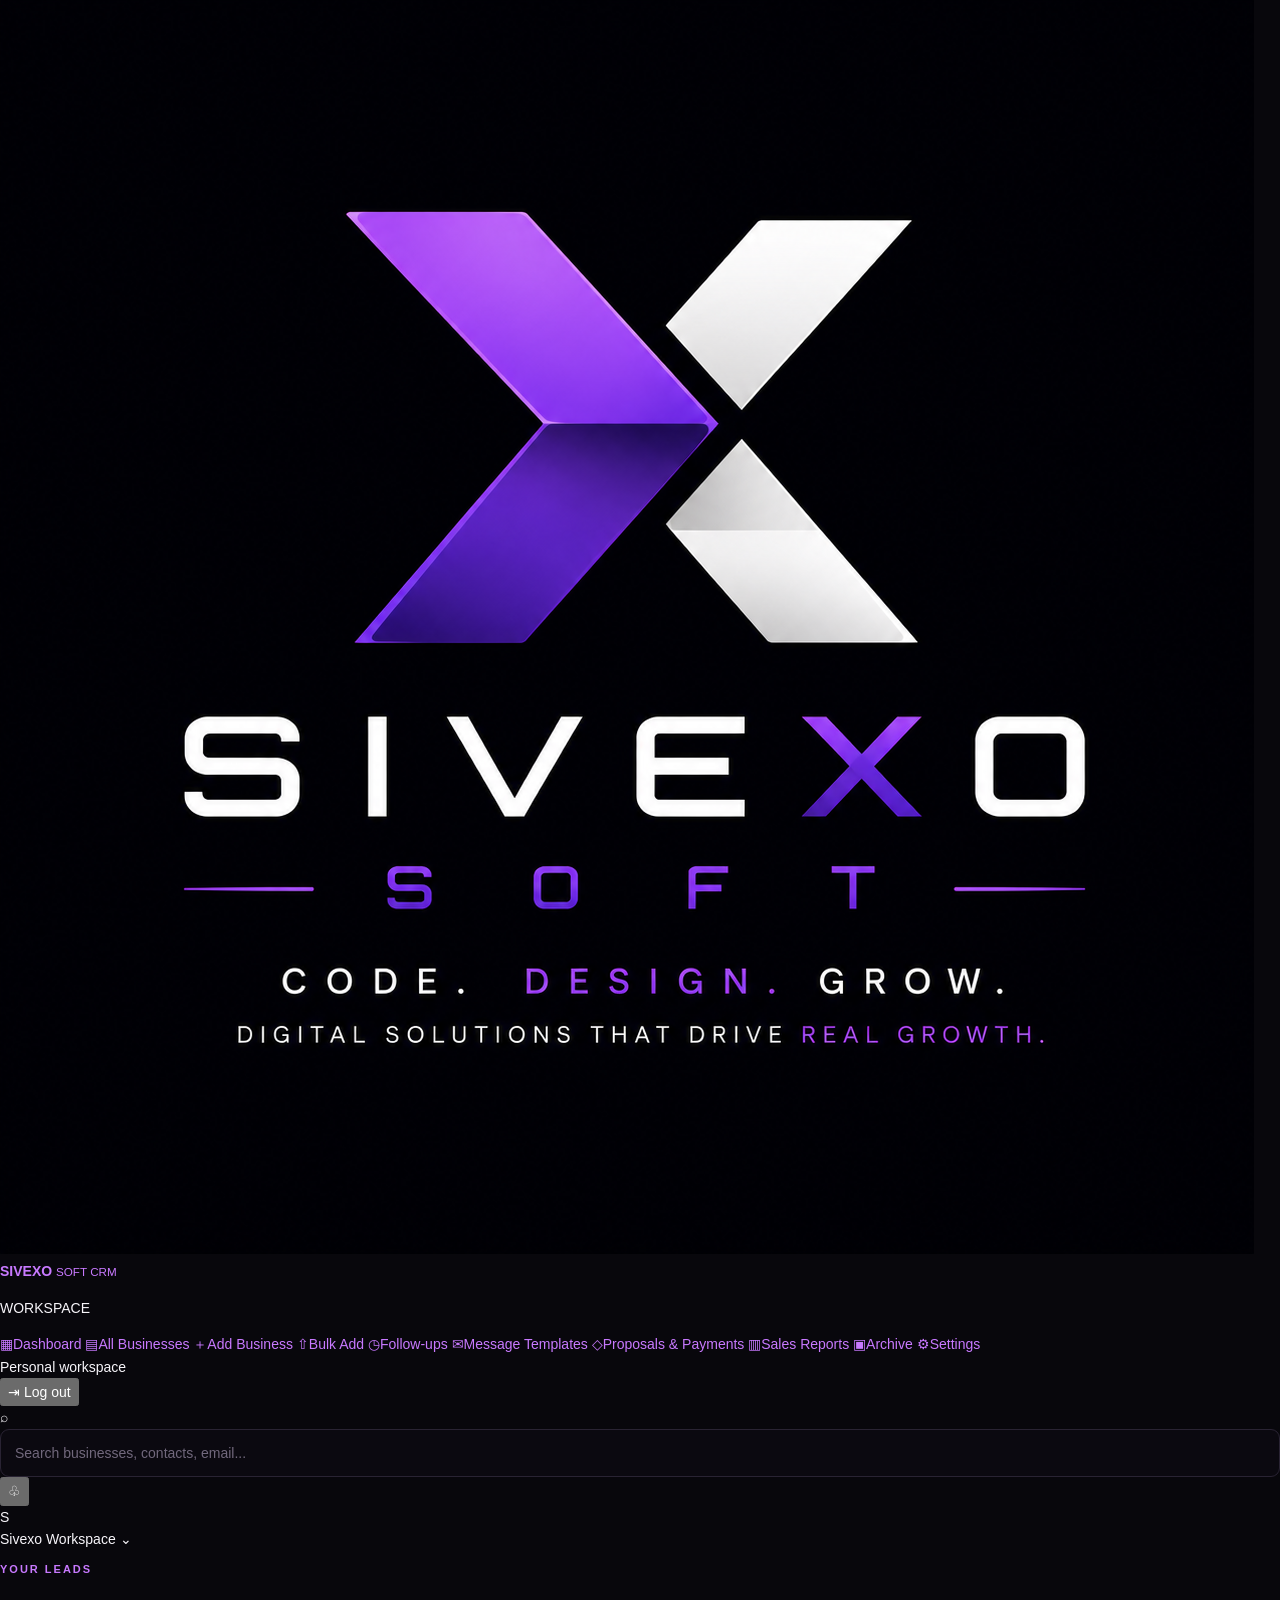
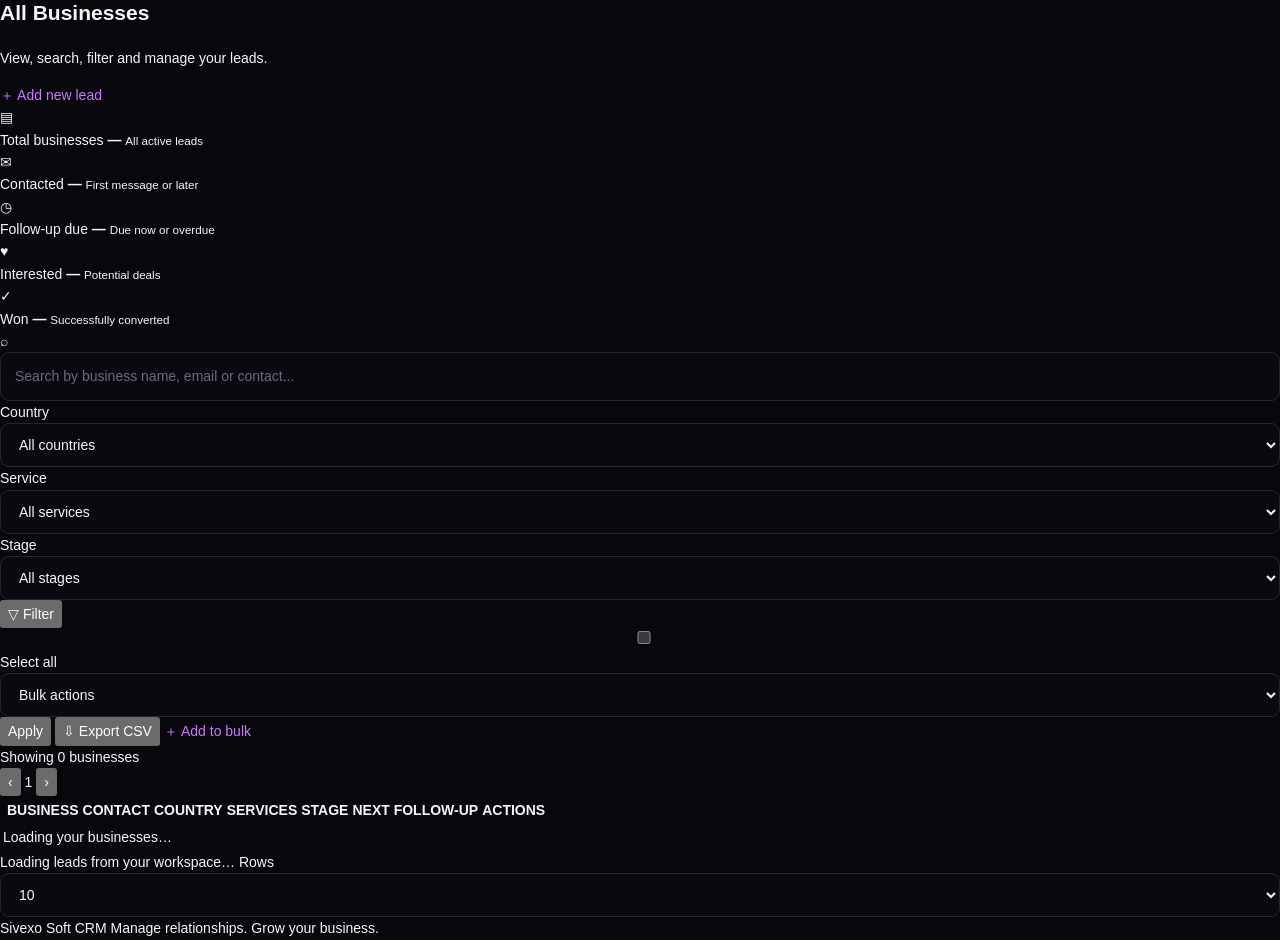
==== commit e5246f9d: "Update dashboard.html" ====
--- a/dashboard.html
+++ b/dashboard.html
@@ -5,19 +5,17 @@
   <meta charset="UTF-8">
   <meta name="viewport" content="width=device-width, initial-scale=1.0">
   <meta name="theme-color" content="#080a18">
-  <title>Dashboard | Sivexo Soft CRM</title>
+  <title>All Businesses | Sivexo Soft CRM</title>
 
   <link rel="stylesheet" href="assets/css/style.css">
-  <link rel="stylesheet" href="assets/css/dashboard.css">
-
-  <script type="module" src="assets/js/dashboard.js"></script>
+  <link rel="stylesheet" href="assets/css/businesses.css">
+
+  <script type="module" src="assets/js/businesses.js"></script>
 </head>
-
-<body class="crm-page">
-
-  <!-- Sidebar -->
+<body class="crm-page businesses-page">
+
   <aside class="sidebar">
-    <a class="sidebar-brand" href="dashboard.html" aria-label="Sivexo Soft CRM home">
+    <a class="sidebar-brand" href="dashboard.html">
       <img src="assets/images/logo.png" alt="Sivexo Soft logo">
       <span class="brand-text">
         <strong>SIVEXO</strong>
@@ -28,36 +26,16 @@
     <p class="nav-label">WORKSPACE</p>
 
     <nav class="sidebar-nav" aria-label="Main navigation">
-      <a class="nav-link active" href="dashboard.html">
-        <span class="nav-icon">▦</span><span>Dashboard</span>
-      </a>
-      <a class="nav-link" href="businesses.html">
-        <span class="nav-icon">▤</span><span>All Businesses</span>
-      </a>
-      <a class="nav-link" href="businesses.html?add=1">
-        <span class="nav-icon">＋</span><span>Add Business</span>
-      </a>
-      <a class="nav-link" href="bulk-add.html">
-        <span class="nav-icon">⇧</span><span>Bulk Add</span>
-      </a>
-      <a class="nav-link" href="follow-ups.html">
-        <span class="nav-icon">◷</span><span>Follow-ups</span>
-      </a>
-      <a class="nav-link" href="messages.html">
-        <span class="nav-icon">✉</span><span>Message Templates</span>
-      </a>
-      <a class="nav-link" href="proposals.html">
-        <span class="nav-icon">◇</span><span>Proposals &amp; Payments</span>
-      </a>
-      <a class="nav-link" href="reports.html">
-        <span class="nav-icon">▥</span><span>Sales Reports</span>
-      </a>
-      <a class="nav-link" href="archive.html">
-        <span class="nav-icon">▣</span><span>Archive</span>
-      </a>
-      <a class="nav-link" href="settings.html">
-        <span class="nav-icon">⚙</span><span>Settings</span>
-      </a>
+      <a class="nav-link" href="dashboard.html"><span class="nav-icon">▦</span><span>Dashboard</span></a>
+      <a class="nav-link active" href="businesses.html"><span class="nav-icon">▤</span><span>All Businesses</span></a>
+      <a class="nav-link" href="businesses.html?add=1"><span class="nav-icon">＋</span><span>Add Business</span></a>
+      <a class="nav-link" href="bulk-add.html"><span class="nav-icon">⇧</span><span>Bulk Add</span></a>
+      <a class="nav-link" href="follow-ups.html"><span class="nav-icon">◷</span><span>Follow-ups</span></a>
+      <a class="nav-link" href="messages.html"><span class="nav-icon">✉</span><span>Message Templates</span></a>
+      <a class="nav-link" href="proposals.html"><span class="nav-icon">◇</span><span>Proposals &amp; Payments</span></a>
+      <a class="nav-link" href="reports.html"><span class="nav-icon">▥</span><span>Sales Reports</span></a>
+      <a class="nav-link" href="archive.html"><span class="nav-icon">▣</span><span>Archive</span></a>
+      <a class="nav-link" href="settings.html"><span class="nav-icon">⚙</span><span>Settings</span></a>
     </nav>
 
     <div class="sidebar-bottom">
@@ -71,29 +49,20 @@
     </div>
   </aside>
 
-  <!-- Main workspace -->
   <main class="main-content">
-
-    <!-- Top navigation -->
     <header class="topbar">
       <label class="global-search">
         <span class="search-icon" aria-hidden="true">⌕</span>
-        <input
-          id="globalSearch"
-          type="search"
+        <input id="globalSearch" type="search"
           placeholder="Search businesses, contacts, email..."
-          aria-label="Search businesses, contacts, and email"
-        >
+          aria-label="Search all businesses">
       </label>
 
       <div class="topbar-actions">
-        <button class="notification-button" type="button" aria-label="Notifications">
-          ♧
+        <button class="notification-button" type="button" aria-label="Notifications">♧
           <span class="notification-dot"></span>
         </button>
-
         <div class="topbar-divider"></div>
-
         <div class="user-profile">
           <div class="avatar">S</div>
           <span>Sivexo Workspace</span>
@@ -102,197 +71,199 @@
       </div>
     </header>
 
-    <div class="dashboard-content">
-
-      <!-- Page heading -->
+    <div class="businesses-content">
       <section class="page-header">
         <div>
-          <p class="eyebrow">YOUR SALES OVERVIEW</p>
-          <h1>Dashboard</h1>
-          <p class="page-subtitle">
-            Track your prospects and keep every opportunity moving.
-          </p>
-        </div>
-
+          <p class="eyebrow">YOUR LEADS</p>
+          <h1>All Businesses</h1>
+          <p class="page-subtitle">View, search, filter and manage your leads.</p>
+        </div>
         <a class="primary-button" href="businesses.html?add=1">
           <span>＋</span> Add new lead
         </a>
       </section>
 
-      <div id="dashboardMessage" class="dashboard-message" role="status" aria-live="polite"></div>
-
-      <!-- Statistics -->
-      <section class="stats-grid" aria-label="Lead statistics">
-
-        <article class="stat-card stat-purple">
-          <div class="stat-icon">♟</div>
-          <div class="stat-info">
-            <div class="stat-heading">
-              <span class="stat-label">Total leads</span>
-            </div>
-            <strong class="stat-value" id="totalLeads">—</strong>
-            <span class="stat-note">All active businesses</span>
-          </div>
-        </article>
-
-        <article class="stat-card stat-blue">
-          <div class="stat-icon">⊕</div>
-          <div class="stat-info">
-            <div class="stat-heading">
-              <span class="stat-label">New leads</span>
-            </div>
-            <strong class="stat-value" id="newLeads">—</strong>
-            <span class="stat-note">Waiting for outreach</span>
-          </div>
-        </article>
-
-        <article class="stat-card stat-teal">
-          <div class="stat-icon">✉</div>
-          <div class="stat-info">
-            <div class="stat-heading">
-              <span class="stat-label">Messages sent</span>
-            </div>
-            <strong class="stat-value" id="messagesSent">—</strong>
-            <span class="stat-note">First messages recorded</span>
-          </div>
-        </article>
-
-        <article class="stat-card stat-pink">
-          <div class="stat-icon">♥</div>
-          <div class="stat-info">
-            <div class="stat-heading">
-              <span class="stat-label">Interested</span>
-            </div>
-            <strong class="stat-value" id="interestedLeads">—</strong>
-            <span class="stat-note">Potential opportunities</span>
-          </div>
-        </article>
-
-        <article class="stat-card stat-orange">
-          <div class="stat-icon">◷</div>
-          <div class="stat-info">
-            <div class="stat-heading">
-              <span class="stat-label">Follow-ups due</span>
-            </div>
-            <strong class="stat-value" id="followUpsDue">—</strong>
-            <span class="stat-note">Due now or overdue</span>
-          </div>
-        </article>
-
-        <article class="stat-card stat-green">
-          <div class="stat-icon">✓</div>
-          <div class="stat-info">
-            <div class="stat-heading">
-              <span class="stat-label">Deals won</span>
-            </div>
-            <strong class="stat-value" id="wonLeads">—</strong>
-            <span class="stat-note">Successfully converted</span>
-          </div>
-        </article>
-
-      </section>
-
-      <!-- Sales pipeline -->
-      <section class="panel pipeline-panel">
-        <div class="panel-heading">
-          <div class="panel-title-group">
-            <div class="panel-heading-icon">♙</div>
-            <div>
-              <h2>Sales pipeline</h2>
-              <p>See where your leads stand.</p>
-            </div>
-          </div>
-          <a class="panel-link" href="businesses.html">View all leads <span>→</span></a>
-        </div>
-
-        <div class="pipeline-grid">
-          <a class="pipeline-item pipeline-purple" href="businesses.html?stage=new">
-            <div class="pipeline-label"><span class="pipeline-dot"></span>New</div>
-            <div class="pipeline-bottom">
-              <strong id="pipelineNew">—</strong>
-              <span class="pipeline-percent" id="pipelineNewPercent"></span>
-            </div>
-            <div class="pipeline-progress"><span id="pipelineNewBar"></span></div>
-          </a>
-
-          <a class="pipeline-item pipeline-blue" href="businesses.html?stage=first_message_sent">
-            <div class="pipeline-label"><span class="pipeline-dot"></span>First message</div>
-            <div class="pipeline-bottom">
-              <strong id="pipelineMessage">—</strong>
-              <span class="pipeline-percent" id="pipelineMessagePercent"></span>
-            </div>
-            <div class="pipeline-progress"><span id="pipelineMessageBar"></span></div>
-          </a>
-
-          <a class="pipeline-item pipeline-orange" href="businesses.html?stage=follow_up">
-            <div class="pipeline-label"><span class="pipeline-dot"></span>Follow-up</div>
-            <div class="pipeline-bottom">
-              <strong id="pipelineFollowUp">—</strong>
-              <span class="pipeline-percent" id="pipelineFollowUpPercent"></span>
-            </div>
-            <div class="pipeline-progress"><span id="pipelineFollowUpBar"></span></div>
-          </a>
-
-          <a class="pipeline-item pipeline-pink" href="businesses.html?stage=interested">
-            <div class="pipeline-label"><span class="pipeline-dot"></span>Interested</div>
-            <div class="pipeline-bottom">
-              <strong id="pipelineInterested">—</strong>
-              <span class="pipeline-percent" id="pipelineInterestedPercent"></span>
-            </div>
-            <div class="pipeline-progress"><span id="pipelineInterestedBar"></span></div>
-          </a>
-
-          <a class="pipeline-item pipeline-green" href="businesses.html?stage=won">
-            <div class="pipeline-label"><span class="pipeline-dot"></span>Won</div>
-            <div class="pipeline-bottom">
-              <strong id="pipelineWon">—</strong>
-              <span class="pipeline-percent" id="pipelineWonPercent"></span>
-            </div>
-            <div class="pipeline-progress"><span id="pipelineWonBar"></span></div>
-          </a>
-        </div>
-      </section>
-
-      <!-- Follow-ups -->
-      <section class="panel followups-panel">
-        <div class="panel-heading">
-          <div class="panel-title-group">
-            <div class="panel-heading-icon calendar-icon">▦</div>
-            <div>
-              <h2>Upcoming follow-ups</h2>
-              <p>Your next actions, in one place.</p>
-            </div>
-          </div>
-          <a class="panel-link" href="follow-ups.html">View reminders <span>→</span></a>
-        </div>
-
-        <div class="table-wrap">
-          <table class="dashboard-table">
+      <div id="pageMessage" class="business-message" role="status" aria-live="polite"></div>
+
+      <section class="business-stats" aria-label="Business statistics">
+        <article class="business-stat stat-purple">
+          <div class="business-stat-icon">▤</div>
+          <div class="business-stat-info">
+            <span>Total businesses</span>
+            <strong id="statTotal">—</strong>
+            <small>All active leads</small>
+          </div>
+        </article>
+
+        <article class="business-stat stat-blue">
+          <div class="business-stat-icon">✉</div>
+          <div class="business-stat-info">
+            <span>Contacted</span>
+            <strong id="statContacted">—</strong>
+            <small>First message or later</small>
+          </div>
+        </article>
+
+        <article class="business-stat stat-teal">
+          <div class="business-stat-icon">◷</div>
+          <div class="business-stat-info">
+            <span>Follow-up due</span>
+            <strong id="statFollowUp">—</strong>
+            <small>Due now or overdue</small>
+          </div>
+        </article>
+
+        <article class="business-stat stat-pink">
+          <div class="business-stat-icon">♥</div>
+          <div class="business-stat-info">
+            <span>Interested</span>
+            <strong id="statInterested">—</strong>
+            <small>Potential deals</small>
+          </div>
+        </article>
+
+        <article class="business-stat stat-green">
+          <div class="business-stat-icon">✓</div>
+          <div class="business-stat-info">
+            <span>Won</span>
+            <strong id="statWon">—</strong>
+            <small>Successfully converted</small>
+          </div>
+        </article>
+      </section>
+
+      <section class="filter-panel" aria-label="Search and filters">
+        <label class="business-search">
+          <span aria-hidden="true">⌕</span>
+          <input id="businessSearch" type="search"
+            placeholder="Search by business name, email or contact...">
+        </label>
+
+        <label class="filter-control">
+          <span>Country</span>
+          <select id="countryFilter">
+            <option value="">All countries</option>
+          </select>
+        </label>
+
+        <label class="filter-control">
+          <span>Service</span>
+          <select id="serviceFilter">
+            <option value="">All services</option>
+            <option>Web Development</option>
+            <option>App Development</option>
+            <option>Digital Marketing</option>
+            <option>Graphic Design</option>
+            <option>SEO &amp; Automation</option>
+            <option>Branding</option>
+            <option>AI Solutions</option>
+            <option>Social Media Management</option>
+          </select>
+        </label>
+
+        <label class="filter-control">
+          <span>Stage</span>
+          <select id="stageFilter">
+            <option value="">All stages</option>
+            <option value="new">New Lead</option>
+            <option value="first_message_sent">First Message Sent</option>
+            <option value="follow_up">Follow-up</option>
+            <option value="call_done">Call Done</option>
+            <option value="interested">Interested</option>
+            <option value="not_interested">Not Interested</option>
+            <option value="future_opportunity">Future Opportunity</option>
+            <option value="proposal_sent">Proposal Sent</option>
+            <option value="won">Won</option>
+            <option value="lost">Lost</option>
+          </select>
+        </label>
+
+        <button id="filterButton" class="outline-button filter-button" type="button">
+          <span>▽</span> Filter
+        </button>
+      </section>
+
+      <section class="business-table-panel">
+        <div class="table-toolbar">
+          <label class="select-all-label">
+            <input id="selectAll" type="checkbox">
+            <span>Select all</span>
+          </label>
+
+          <select id="bulkAction" class="bulk-select" aria-label="Bulk actions">
+            <option value="">Bulk actions</option>
+            <option value="new">Set stage: New Lead</option>
+            <option value="first_message_sent">Set stage: First Message</option>
+            <option value="follow_up">Set stage: Follow-up</option>
+            <option value="interested">Set stage: Interested</option>
+            <option value="won">Set stage: Won</option>
+            <option value="archive">Archive selected</option>
+          </select>
+
+          <button id="applyBulkButton" class="toolbar-button" type="button">Apply</button>
+          <button id="exportButton" class="toolbar-button" type="button">
+            <span>⇩</span> Export CSV
+          </button>
+          <a class="toolbar-button" href="bulk-add.html"><span>＋</span> Add to bulk</a>
+
+          <div class="pagination-info" id="paginationInfo">Showing 0 businesses</div>
+          <div class="pagination" aria-label="Pagination">
+            <button id="prevPage" type="button" aria-label="Previous page">‹</button>
+            <span id="pageNumber" class="page-number">1</span>
+            <button id="nextPage" type="button" aria-label="Next page">›</button>
+          </div>
+        </div>
+
+        <div class="business-table-wrap">
+          <table class="business-table">
             <thead>
               <tr>
-                <th>Business</th>
-                <th>Country</th>
-                <th>Next follow-up</th>
-                <th>Stage</th>
-                <th>Action</th>
+                <th class="checkbox-column"></th>
+                <th>BUSINESS</th>
+                <th>CONTACT</th>
+                <th>COUNTRY</th>
+                <th>SERVICES</th>
+                <th>STAGE</th>
+                <th>NEXT FOLLOW-UP</th>
+                <th>ACTIONS</th>
               </tr>
             </thead>
-            <tbody id="followUpsTable">
+            <tbody id="businessTableBody">
               <tr>
-                <td colspan="5" class="empty-state">Connecting to your CRM…</td>
+                <td colspan="8" class="table-empty">Loading your businesses…</td>
               </tr>
             </tbody>
           </table>
         </div>
-      </section>
-
-      <footer class="dashboard-footer">
+
+        <div class="table-footer">
+          <span id="tableSummary">Loading leads from your workspace…</span>
+          <label class="rows-per-page">
+            Rows
+            <select id="pageSize">
+              <option value="10">10</option>
+              <option value="25">25</option>
+              <option value="50">50</option>
+              <option value="100">100</option>
+            </select>
+          </label>
+        </div>
+      </section>
+
+      <footer class="businesses-footer">
         <span>Sivexo Soft CRM</span>
         <span>Manage relationships. Grow your business.</span>
       </footer>
-
     </div>
   </main>
 
+  <script type="module">
+    const search = document.getElementById("globalSearch");
+    const localSearch = document.getElementById("businessSearch");
+    search?.addEventListener("input", () => {
+      localSearch.value = search.value;
+      localSearch.dispatchEvent(new Event("input", { bubbles: true }));
+    });
+  </script>
 </body>
 </html>
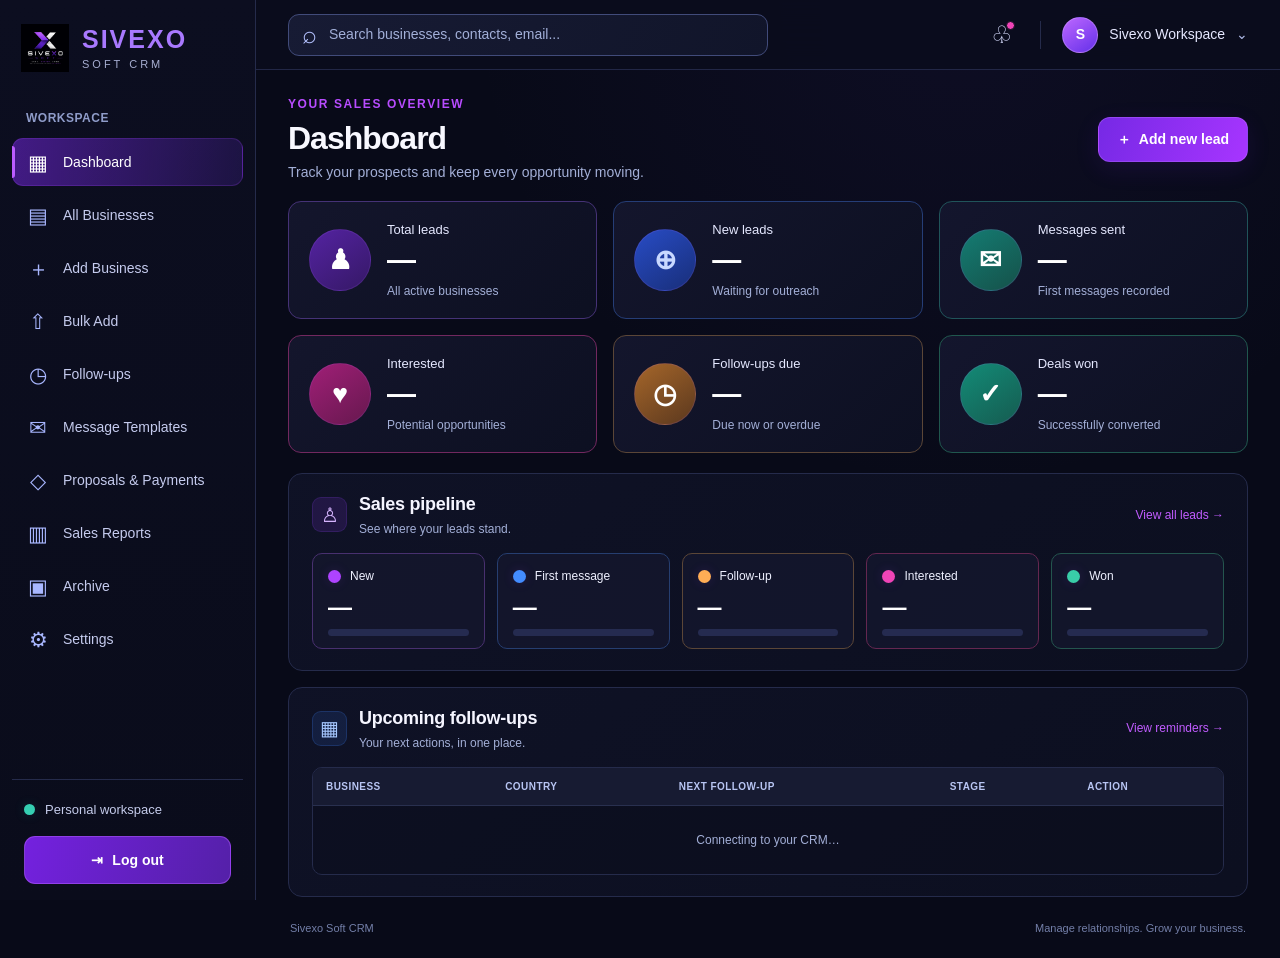
==== commit 3547a716: "Update dashboard.html" ====
--- a/dashboard.html
+++ b/dashboard.html
@@ -1,21 +1,22 @@
-
 <!DOCTYPE html>
 <html lang="en">
 <head>
   <meta charset="UTF-8">
   <meta name="viewport" content="width=device-width, initial-scale=1.0">
   <meta name="theme-color" content="#080a18">
-  <title>All Businesses | Sivexo Soft CRM</title>
+  <title>Dashboard | Sivexo Soft CRM</title>
 
   <link rel="stylesheet" href="assets/css/style.css">
-  <link rel="stylesheet" href="assets/css/businesses.css">
-
-  <script type="module" src="assets/js/businesses.js"></script>
+  <link rel="stylesheet" href="assets/css/dashboard.css">
+
+  <script type="module" src="assets/js/dashboard.js"></script>
 </head>
-<body class="crm-page businesses-page">
-
+
+<body class="crm-page">
+
+  <!-- Sidebar -->
   <aside class="sidebar">
-    <a class="sidebar-brand" href="dashboard.html">
+    <a class="sidebar-brand" href="dashboard.html" aria-label="Sivexo Soft CRM home">
       <img src="assets/images/logo.png" alt="Sivexo Soft logo">
       <span class="brand-text">
         <strong>SIVEXO</strong>
@@ -26,16 +27,36 @@
     <p class="nav-label">WORKSPACE</p>
 
     <nav class="sidebar-nav" aria-label="Main navigation">
-      <a class="nav-link" href="dashboard.html"><span class="nav-icon">▦</span><span>Dashboard</span></a>
-      <a class="nav-link active" href="businesses.html"><span class="nav-icon">▤</span><span>All Businesses</span></a>
-      <a class="nav-link" href="businesses.html?add=1"><span class="nav-icon">＋</span><span>Add Business</span></a>
-      <a class="nav-link" href="bulk-add.html"><span class="nav-icon">⇧</span><span>Bulk Add</span></a>
-      <a class="nav-link" href="follow-ups.html"><span class="nav-icon">◷</span><span>Follow-ups</span></a>
-      <a class="nav-link" href="messages.html"><span class="nav-icon">✉</span><span>Message Templates</span></a>
-      <a class="nav-link" href="proposals.html"><span class="nav-icon">◇</span><span>Proposals &amp; Payments</span></a>
-      <a class="nav-link" href="reports.html"><span class="nav-icon">▥</span><span>Sales Reports</span></a>
-      <a class="nav-link" href="archive.html"><span class="nav-icon">▣</span><span>Archive</span></a>
-      <a class="nav-link" href="settings.html"><span class="nav-icon">⚙</span><span>Settings</span></a>
+      <a class="nav-link active" href="dashboard.html">
+        <span class="nav-icon">▦</span><span>Dashboard</span>
+      </a>
+      <a class="nav-link" href="businesses.html">
+        <span class="nav-icon">▤</span><span>All Businesses</span>
+      </a>
+      <a class="nav-link" href="businesses.html?add=1">
+        <span class="nav-icon">＋</span><span>Add Business</span>
+      </a>
+      <a class="nav-link" href="bulk-add.html">
+        <span class="nav-icon">⇧</span><span>Bulk Add</span>
+      </a>
+      <a class="nav-link" href="follow-ups.html">
+        <span class="nav-icon">◷</span><span>Follow-ups</span>
+      </a>
+      <a class="nav-link" href="messages.html">
+        <span class="nav-icon">✉</span><span>Message Templates</span>
+      </a>
+      <a class="nav-link" href="proposals.html">
+        <span class="nav-icon">◇</span><span>Proposals &amp; Payments</span>
+      </a>
+      <a class="nav-link" href="reports.html">
+        <span class="nav-icon">▥</span><span>Sales Reports</span>
+      </a>
+      <a class="nav-link" href="archive.html">
+        <span class="nav-icon">▣</span><span>Archive</span>
+      </a>
+      <a class="nav-link" href="settings.html">
+        <span class="nav-icon">⚙</span><span>Settings</span>
+      </a>
     </nav>
 
     <div class="sidebar-bottom">
@@ -49,20 +70,29 @@
     </div>
   </aside>
 
+  <!-- Main workspace -->
   <main class="main-content">
+
+    <!-- Top navigation -->
     <header class="topbar">
       <label class="global-search">
         <span class="search-icon" aria-hidden="true">⌕</span>
-        <input id="globalSearch" type="search"
+        <input
+          id="globalSearch"
+          type="search"
           placeholder="Search businesses, contacts, email..."
-          aria-label="Search all businesses">
+          aria-label="Search businesses, contacts, and email"
+        >
       </label>
 
       <div class="topbar-actions">
-        <button class="notification-button" type="button" aria-label="Notifications">♧
+        <button class="notification-button" type="button" aria-label="Notifications">
+          ♧
           <span class="notification-dot"></span>
         </button>
+
         <div class="topbar-divider"></div>
+
         <div class="user-profile">
           <div class="avatar">S</div>
           <span>Sivexo Workspace</span>
@@ -71,199 +101,197 @@
       </div>
     </header>
 
-    <div class="businesses-content">
+    <div class="dashboard-content">
+
+      <!-- Page heading -->
       <section class="page-header">
         <div>
-          <p class="eyebrow">YOUR LEADS</p>
-          <h1>All Businesses</h1>
-          <p class="page-subtitle">View, search, filter and manage your leads.</p>
-        </div>
+          <p class="eyebrow">YOUR SALES OVERVIEW</p>
+          <h1>Dashboard</h1>
+          <p class="page-subtitle">
+            Track your prospects and keep every opportunity moving.
+          </p>
+        </div>
+
         <a class="primary-button" href="businesses.html?add=1">
           <span>＋</span> Add new lead
         </a>
       </section>
 
-      <div id="pageMessage" class="business-message" role="status" aria-live="polite"></div>
-
-      <section class="business-stats" aria-label="Business statistics">
-        <article class="business-stat stat-purple">
-          <div class="business-stat-icon">▤</div>
-          <div class="business-stat-info">
-            <span>Total businesses</span>
-            <strong id="statTotal">—</strong>
-            <small>All active leads</small>
-          </div>
-        </article>
-
-        <article class="business-stat stat-blue">
-          <div class="business-stat-icon">✉</div>
-          <div class="business-stat-info">
-            <span>Contacted</span>
-            <strong id="statContacted">—</strong>
-            <small>First message or later</small>
-          </div>
-        </article>
-
-        <article class="business-stat stat-teal">
-          <div class="business-stat-icon">◷</div>
-          <div class="business-stat-info">
-            <span>Follow-up due</span>
-            <strong id="statFollowUp">—</strong>
-            <small>Due now or overdue</small>
-          </div>
-        </article>
-
-        <article class="business-stat stat-pink">
-          <div class="business-stat-icon">♥</div>
-          <div class="business-stat-info">
-            <span>Interested</span>
-            <strong id="statInterested">—</strong>
-            <small>Potential deals</small>
-          </div>
-        </article>
-
-        <article class="business-stat stat-green">
-          <div class="business-stat-icon">✓</div>
-          <div class="business-stat-info">
-            <span>Won</span>
-            <strong id="statWon">—</strong>
-            <small>Successfully converted</small>
-          </div>
-        </article>
-      </section>
-
-      <section class="filter-panel" aria-label="Search and filters">
-        <label class="business-search">
-          <span aria-hidden="true">⌕</span>
-          <input id="businessSearch" type="search"
-            placeholder="Search by business name, email or contact...">
-        </label>
-
-        <label class="filter-control">
-          <span>Country</span>
-          <select id="countryFilter">
-            <option value="">All countries</option>
-          </select>
-        </label>
-
-        <label class="filter-control">
-          <span>Service</span>
-          <select id="serviceFilter">
-            <option value="">All services</option>
-            <option>Web Development</option>
-            <option>App Development</option>
-            <option>Digital Marketing</option>
-            <option>Graphic Design</option>
-            <option>SEO &amp; Automation</option>
-            <option>Branding</option>
-            <option>AI Solutions</option>
-            <option>Social Media Management</option>
-          </select>
-        </label>
-
-        <label class="filter-control">
-          <span>Stage</span>
-          <select id="stageFilter">
-            <option value="">All stages</option>
-            <option value="new">New Lead</option>
-            <option value="first_message_sent">First Message Sent</option>
-            <option value="follow_up">Follow-up</option>
-            <option value="call_done">Call Done</option>
-            <option value="interested">Interested</option>
-            <option value="not_interested">Not Interested</option>
-            <option value="future_opportunity">Future Opportunity</option>
-            <option value="proposal_sent">Proposal Sent</option>
-            <option value="won">Won</option>
-            <option value="lost">Lost</option>
-          </select>
-        </label>
-
-        <button id="filterButton" class="outline-button filter-button" type="button">
-          <span>▽</span> Filter
-        </button>
-      </section>
-
-      <section class="business-table-panel">
-        <div class="table-toolbar">
-          <label class="select-all-label">
-            <input id="selectAll" type="checkbox">
-            <span>Select all</span>
-          </label>
-
-          <select id="bulkAction" class="bulk-select" aria-label="Bulk actions">
-            <option value="">Bulk actions</option>
-            <option value="new">Set stage: New Lead</option>
-            <option value="first_message_sent">Set stage: First Message</option>
-            <option value="follow_up">Set stage: Follow-up</option>
-            <option value="interested">Set stage: Interested</option>
-            <option value="won">Set stage: Won</option>
-            <option value="archive">Archive selected</option>
-          </select>
-
-          <button id="applyBulkButton" class="toolbar-button" type="button">Apply</button>
-          <button id="exportButton" class="toolbar-button" type="button">
-            <span>⇩</span> Export CSV
-          </button>
-          <a class="toolbar-button" href="bulk-add.html"><span>＋</span> Add to bulk</a>
-
-          <div class="pagination-info" id="paginationInfo">Showing 0 businesses</div>
-          <div class="pagination" aria-label="Pagination">
-            <button id="prevPage" type="button" aria-label="Previous page">‹</button>
-            <span id="pageNumber" class="page-number">1</span>
-            <button id="nextPage" type="button" aria-label="Next page">›</button>
-          </div>
-        </div>
-
-        <div class="business-table-wrap">
-          <table class="business-table">
+      <div id="dashboardMessage" class="dashboard-message" role="status" aria-live="polite"></div>
+
+      <!-- Statistics -->
+      <section class="stats-grid" aria-label="Lead statistics">
+
+        <article class="stat-card stat-purple">
+          <div class="stat-icon">♟</div>
+          <div class="stat-info">
+            <div class="stat-heading">
+              <span class="stat-label">Total leads</span>
+            </div>
+            <strong class="stat-value" id="totalLeads">—</strong>
+            <span class="stat-note">All active businesses</span>
+          </div>
+        </article>
+
+        <article class="stat-card stat-blue">
+          <div class="stat-icon">⊕</div>
+          <div class="stat-info">
+            <div class="stat-heading">
+              <span class="stat-label">New leads</span>
+            </div>
+            <strong class="stat-value" id="newLeads">—</strong>
+            <span class="stat-note">Waiting for outreach</span>
+          </div>
+        </article>
+
+        <article class="stat-card stat-teal">
+          <div class="stat-icon">✉</div>
+          <div class="stat-info">
+            <div class="stat-heading">
+              <span class="stat-label">Messages sent</span>
+            </div>
+            <strong class="stat-value" id="messagesSent">—</strong>
+            <span class="stat-note">First messages recorded</span>
+          </div>
+        </article>
+
+        <article class="stat-card stat-pink">
+          <div class="stat-icon">♥</div>
+          <div class="stat-info">
+            <div class="stat-heading">
+              <span class="stat-label">Interested</span>
+            </div>
+            <strong class="stat-value" id="interestedLeads">—</strong>
+            <span class="stat-note">Potential opportunities</span>
+          </div>
+        </article>
+
+        <article class="stat-card stat-orange">
+          <div class="stat-icon">◷</div>
+          <div class="stat-info">
+            <div class="stat-heading">
+              <span class="stat-label">Follow-ups due</span>
+            </div>
+            <strong class="stat-value" id="followUpsDue">—</strong>
+            <span class="stat-note">Due now or overdue</span>
+          </div>
+        </article>
+
+        <article class="stat-card stat-green">
+          <div class="stat-icon">✓</div>
+          <div class="stat-info">
+            <div class="stat-heading">
+              <span class="stat-label">Deals won</span>
+            </div>
+            <strong class="stat-value" id="wonLeads">—</strong>
+            <span class="stat-note">Successfully converted</span>
+          </div>
+        </article>
+
+      </section>
+
+      <!-- Sales pipeline -->
+      <section class="panel pipeline-panel">
+        <div class="panel-heading">
+          <div class="panel-title-group">
+            <div class="panel-heading-icon">♙</div>
+            <div>
+              <h2>Sales pipeline</h2>
+              <p>See where your leads stand.</p>
+            </div>
+          </div>
+          <a class="panel-link" href="businesses.html">View all leads <span>→</span></a>
+        </div>
+
+        <div class="pipeline-grid">
+          <a class="pipeline-item pipeline-purple" href="businesses.html?stage=new">
+            <div class="pipeline-label"><span class="pipeline-dot"></span>New</div>
+            <div class="pipeline-bottom">
+              <strong id="pipelineNew">—</strong>
+              <span class="pipeline-percent" id="pipelineNewPercent"></span>
+            </div>
+            <div class="pipeline-progress"><span id="pipelineNewBar"></span></div>
+          </a>
+
+          <a class="pipeline-item pipeline-blue" href="businesses.html?stage=first_message_sent">
+            <div class="pipeline-label"><span class="pipeline-dot"></span>First message</div>
+            <div class="pipeline-bottom">
+              <strong id="pipelineMessage">—</strong>
+              <span class="pipeline-percent" id="pipelineMessagePercent"></span>
+            </div>
+            <div class="pipeline-progress"><span id="pipelineMessageBar"></span></div>
+          </a>
+
+          <a class="pipeline-item pipeline-orange" href="businesses.html?stage=follow_up">
+            <div class="pipeline-label"><span class="pipeline-dot"></span>Follow-up</div>
+            <div class="pipeline-bottom">
+              <strong id="pipelineFollowUp">—</strong>
+              <span class="pipeline-percent" id="pipelineFollowUpPercent"></span>
+            </div>
+            <div class="pipeline-progress"><span id="pipelineFollowUpBar"></span></div>
+          </a>
+
+          <a class="pipeline-item pipeline-pink" href="businesses.html?stage=interested">
+            <div class="pipeline-label"><span class="pipeline-dot"></span>Interested</div>
+            <div class="pipeline-bottom">
+              <strong id="pipelineInterested">—</strong>
+              <span class="pipeline-percent" id="pipelineInterestedPercent"></span>
+            </div>
+            <div class="pipeline-progress"><span id="pipelineInterestedBar"></span></div>
+          </a>
+
+          <a class="pipeline-item pipeline-green" href="businesses.html?stage=won">
+            <div class="pipeline-label"><span class="pipeline-dot"></span>Won</div>
+            <div class="pipeline-bottom">
+              <strong id="pipelineWon">—</strong>
+              <span class="pipeline-percent" id="pipelineWonPercent"></span>
+            </div>
+            <div class="pipeline-progress"><span id="pipelineWonBar"></span></div>
+          </a>
+        </div>
+      </section>
+
+      <!-- Follow-ups -->
+      <section class="panel followups-panel">
+        <div class="panel-heading">
+          <div class="panel-title-group">
+            <div class="panel-heading-icon calendar-icon">▦</div>
+            <div>
+              <h2>Upcoming follow-ups</h2>
+              <p>Your next actions, in one place.</p>
+            </div>
+          </div>
+          <a class="panel-link" href="follow-ups.html">View reminders <span>→</span></a>
+        </div>
+
+        <div class="table-wrap">
+          <table class="dashboard-table">
             <thead>
               <tr>
-                <th class="checkbox-column"></th>
-                <th>BUSINESS</th>
-                <th>CONTACT</th>
-                <th>COUNTRY</th>
-                <th>SERVICES</th>
-                <th>STAGE</th>
-                <th>NEXT FOLLOW-UP</th>
-                <th>ACTIONS</th>
+                <th>Business</th>
+                <th>Country</th>
+                <th>Next follow-up</th>
+                <th>Stage</th>
+                <th>Action</th>
               </tr>
             </thead>
-            <tbody id="businessTableBody">
+            <tbody id="followUpsTable">
               <tr>
-                <td colspan="8" class="table-empty">Loading your businesses…</td>
+                <td colspan="5" class="empty-state">Connecting to your CRM…</td>
               </tr>
             </tbody>
           </table>
         </div>
-
-        <div class="table-footer">
-          <span id="tableSummary">Loading leads from your workspace…</span>
-          <label class="rows-per-page">
-            Rows
-            <select id="pageSize">
-              <option value="10">10</option>
-              <option value="25">25</option>
-              <option value="50">50</option>
-              <option value="100">100</option>
-            </select>
-          </label>
-        </div>
-      </section>
-
-      <footer class="businesses-footer">
+      </section>
+
+      <footer class="dashboard-footer">
         <span>Sivexo Soft CRM</span>
         <span>Manage relationships. Grow your business.</span>
       </footer>
+
     </div>
   </main>
 
-  <script type="module">
-    const search = document.getElementById("globalSearch");
-    const localSearch = document.getElementById("businessSearch");
-    search?.addEventListener("input", () => {
-      localSearch.value = search.value;
-      localSearch.dispatchEvent(new Event("input", { bubbles: true }));
-    });
-  </script>
 </body>
 </html>
--- a/assets/css/dashboard.css
+++ b/assets/css/dashboard.css
@@ -0,0 +1,1223 @@
+
+/* =========================================================
+   SIVEXO SOFT CRM — DASHBOARD
+   Works with dashboard.html provided in this conversation.
+   ========================================================= */
+
+:root {
+  --dash-bg: #080a18;
+  --dash-sidebar: #0b0d1d;
+  --dash-surface: #101327;
+  --dash-surface-light: #151a31;
+  --dash-border: #252b4b;
+  --dash-text: #f5f5ff;
+  --dash-muted: #a3afd7;
+  --dash-purple: #a33dff;
+  --dash-blue: #438cff;
+  --dash-teal: #35cfb2;
+  --dash-pink: #f044b7;
+  --dash-orange: #ffad55;
+  --dash-green: #39cda8;
+}
+
+* {
+  box-sizing: border-box;
+}
+
+html {
+  min-height: 100%;
+  scroll-behavior: smooth;
+}
+
+body.crm-page {
+  margin: 0;
+  min-height: 100vh;
+  background:
+    radial-gradient(ellipse at 75% 0%, rgba(75, 49, 156, 0.09), transparent 36%),
+    var(--dash-bg);
+  color: var(--dash-text);
+  font-family: Inter, "Segoe UI", Arial, sans-serif;
+  font-size: 14px;
+  line-height: 1.5;
+}
+
+body.crm-page a {
+  color: inherit;
+}
+
+button,
+input {
+  font: inherit;
+}
+
+button,
+a {
+  -webkit-tap-highlight-color: transparent;
+}
+
+/* -------------------------
+   Sidebar
+   ------------------------- */
+
+.sidebar {
+  position: fixed;
+  inset: 0 auto 0 0;
+  z-index: 50;
+  display: flex;
+  flex-direction: column;
+  width: 256px;
+  padding: 22px 12px 16px;
+  overflow-y: auto;
+  background: linear-gradient(180deg, #0c0e20 0%, #0a0c1b 100%);
+  border-right: 1px solid var(--dash-border);
+}
+
+.sidebar-brand {
+  display: flex;
+  align-items: center;
+  gap: 13px;
+  min-height: 52px;
+  margin: 0 9px 35px;
+  text-decoration: none;
+}
+
+.sidebar-brand img {
+  display: block;
+  width: 48px;
+  height: 48px;
+  object-fit: contain;
+  flex-shrink: 0;
+}
+
+.brand-text {
+  display: flex;
+  flex-direction: column;
+  line-height: 1.1;
+}
+
+.brand-text strong {
+  color: #a979ff;
+  font-size: 25px;
+  font-weight: 800;
+  letter-spacing: 2px;
+}
+
+.brand-text small {
+  margin-top: 5px;
+  color: #a6add0;
+  font-size: 11px;
+  letter-spacing: 3px;
+}
+
+.nav-label {
+  margin: 0 14px 11px;
+  color: #8f9cc9;
+  font-size: 12px;
+  font-weight: 600;
+  letter-spacing: 0.5px;
+}
+
+.sidebar-nav {
+  display: flex;
+  flex-direction: column;
+  gap: 5px;
+}
+
+.nav-link {
+  position: relative;
+  display: flex;
+  align-items: center;
+  gap: 14px;
+  min-height: 48px;
+  padding: 11px 14px;
+  color: #c5cbee !important;
+  text-decoration: none;
+  border: 1px solid transparent;
+  border-radius: 11px;
+  transition:
+    background 180ms ease,
+    color 180ms ease,
+    border-color 180ms ease;
+}
+
+.nav-link:hover {
+  background: rgba(139, 78, 255, 0.1);
+  color: #ffffff !important;
+}
+
+.nav-link.active {
+  color: #ffffff !important;
+  background: linear-gradient(
+    100deg,
+    rgba(128, 42, 245, 0.48),
+    rgba(72, 36, 157, 0.28)
+  );
+  border-color: rgba(164, 72, 255, 0.2);
+}
+
+.nav-link.active::before {
+  position: absolute;
+  top: 7px;
+  bottom: 7px;
+  left: -1px;
+  width: 3px;
+  background: #bb5cff;
+  border-radius: 0 4px 4px 0;
+  content: "";
+}
+
+.nav-icon {
+  display: inline-flex;
+  align-items: center;
+  justify-content: center;
+  width: 22px;
+  color: #a9b7ff;
+  font-size: 21px;
+  line-height: 1;
+}
+
+.nav-link.active .nav-icon {
+  color: #ffffff;
+}
+
+.sidebar-bottom {
+  margin-top: auto;
+  padding: 20px 12px 0;
+  border-top: 1px solid var(--dash-border);
+}
+
+.workspace-info {
+  display: flex;
+  align-items: center;
+  gap: 10px;
+  margin-bottom: 17px;
+  color: #c4cbea;
+  font-size: 13px;
+}
+
+.status-dot {
+  width: 11px;
+  height: 11px;
+  flex-shrink: 0;
+  background: var(--dash-teal);
+  border-radius: 50%;
+  box-shadow: 0 0 12px rgba(53, 207, 178, 0.15);
+}
+
+.logout-btn {
+  display: flex;
+  align-items: center;
+  justify-content: center;
+  gap: 9px;
+  width: 100%;
+  min-height: 48px;
+  color: #ffffff;
+  font-weight: 600;
+  background: linear-gradient(110deg, #7421df, #5420a8);
+  border: 1px solid rgba(187, 101, 255, 0.45);
+  border-radius: 11px;
+  cursor: pointer;
+  transition: filter 180ms ease;
+}
+
+.logout-btn:hover {
+  filter: brightness(1.16);
+}
+
+.logout-btn:disabled {
+  opacity: 0.6;
+  cursor: wait;
+}
+
+/* -------------------------
+   Main area and topbar
+   ------------------------- */
+
+.main-content {
+  min-width: 0;
+  min-height: 100vh;
+  margin-left: 256px;
+}
+
+.topbar {
+  position: sticky;
+  top: 0;
+  z-index: 30;
+  display: flex;
+  align-items: center;
+  justify-content: space-between;
+  gap: 24px;
+  min-height: 70px;
+  padding: 12px 32px;
+  background: rgba(11, 13, 29, 0.94);
+  border-bottom: 1px solid rgba(37, 43, 75, 0.9);
+  backdrop-filter: blur(16px);
+}
+
+.global-search {
+  display: flex;
+  align-items: center;
+  gap: 12px;
+  width: min(480px, 55%);
+  height: 42px;
+  padding: 0 13px;
+  background: linear-gradient(120deg, #171b34, #11152a);
+  border: 1px solid #414b7a;
+  border-radius: 11px;
+}
+
+.search-icon {
+  color: #b4c1ff;
+  font-size: 25px;
+  line-height: 1;
+}
+
+.global-search input {
+  width: 100%;
+  min-width: 0;
+  padding: 0;
+  color: var(--dash-text);
+  background: transparent;
+  border: 0;
+  outline: none;
+}
+
+.global-search input::placeholder {
+  color: #a2afd8;
+}
+
+.global-search:focus-within {
+  border-color: var(--dash-purple);
+  box-shadow: 0 0 0 3px rgba(163, 61, 255, 0.12);
+}
+
+.topbar-actions {
+  display: flex;
+  align-items: center;
+  gap: 21px;
+}
+
+.notification-button {
+  position: relative;
+  display: inline-flex;
+  align-items: center;
+  justify-content: center;
+  width: 34px;
+  height: 38px;
+  color: #d7dcff;
+  font-size: 24px;
+  background: transparent;
+  border: 0;
+  cursor: pointer;
+}
+
+.notification-button:hover {
+  color: #c16aff;
+}
+
+.notification-dot {
+  position: absolute;
+  top: 5px;
+  right: 4px;
+  width: 9px;
+  height: 9px;
+  background: var(--dash-pink);
+  border: 1px solid var(--dash-sidebar);
+  border-radius: 50%;
+}
+
+.topbar-divider {
+  width: 1px;
+  height: 28px;
+  background: var(--dash-border);
+}
+
+.user-profile {
+  display: flex;
+  align-items: center;
+  gap: 11px;
+  color: #e6e8ff;
+  white-space: nowrap;
+}
+
+.avatar {
+  display: flex;
+  align-items: center;
+  justify-content: center;
+  width: 36px;
+  height: 36px;
+  color: white;
+  font-weight: 700;
+  background: linear-gradient(145deg, #bd67ff, #6430e9);
+  border: 1px solid rgba(220, 180, 255, 0.35);
+  border-radius: 50%;
+}
+
+.profile-chevron {
+  color: #aeb9e6;
+}
+
+/* -------------------------
+   Dashboard content
+   ------------------------- */
+
+.dashboard-content {
+  width: 100%;
+  max-width: 1800px;
+  margin: 0 auto;
+  padding: 25px 32px 18px;
+}
+
+.page-header {
+  display: flex;
+  align-items: center;
+  justify-content: space-between;
+  gap: 22px;
+  margin-bottom: 18px;
+}
+
+.eyebrow {
+  margin: 0 0 5px;
+  color: #b84cff;
+  font-size: 12px;
+  font-weight: 800;
+  letter-spacing: 1.6px;
+}
+
+.page-header h1 {
+  margin: 0;
+  color: #f8f8ff;
+  font-size: clamp(28px, 2.5vw, 37px);
+  font-weight: 750;
+  letter-spacing: -1px;
+  line-height: 1.25;
+}
+
+.page-subtitle {
+  margin: 4px 0 0;
+  color: var(--dash-muted);
+  font-size: 14px;
+}
+
+.primary-button {
+  display: inline-flex;
+  align-items: center;
+  justify-content: center;
+  gap: 8px;
+  min-height: 45px;
+  padding: 0 18px;
+  color: white !important;
+  font-weight: 650;
+  text-decoration: none;
+  white-space: nowrap;
+  background: linear-gradient(110deg, #7629e5, #a735ff);
+  border: 1px solid rgba(190, 121, 255, 0.35);
+  border-radius: 12px;
+  box-shadow: 0 7px 24px rgba(111, 35, 225, 0.12);
+  transition:
+    transform 180ms ease,
+    filter 180ms ease;
+}
+
+.primary-button:hover {
+  filter: brightness(1.12);
+  transform: translateY(-1px);
+}
+
+/* -------------------------
+   Dashboard status messages
+   ------------------------- */
+
+.dashboard-message {
+  display: none;
+  margin: 0 0 18px;
+  padding: 12px 15px;
+  color: #ffabb9;
+  background: rgba(255, 77, 117, 0.08);
+  border: 1px solid rgba(255, 77, 117, 0.25);
+  border-radius: 10px;
+  overflow-wrap: anywhere;
+}
+
+.dashboard-message.show {
+  display: block;
+}
+
+.dashboard-message.success {
+  color: #75efd1;
+  background: rgba(53, 207, 178, 0.08);
+  border-color: rgba(53, 207, 178, 0.25);
+}
+
+/* -------------------------
+   Statistics cards
+   ------------------------- */
+
+.stats-grid {
+  display: grid;
+  grid-template-columns: repeat(3, minmax(0, 1fr));
+  gap: 16px;
+  margin-bottom: 20px;
+}
+
+.stat-card {
+  display: flex;
+  align-items: center;
+  gap: 16px;
+  min-width: 0;
+  min-height: 118px;
+  padding: 18px 20px;
+  background: linear-gradient(135deg, rgba(20, 22, 45, 0.98), rgba(13, 16, 34, 0.98));
+  border: 1px solid var(--dash-border);
+  border-radius: 13px;
+  transition:
+    transform 180ms ease,
+    border-color 180ms ease;
+}
+
+.stat-card:hover {
+  border-color: #44446e;
+  transform: translateY(-2px);
+}
+
+.stat-icon {
+  display: flex;
+  align-items: center;
+  justify-content: center;
+  width: 62px;
+  height: 62px;
+  flex: 0 0 62px;
+  color: #ffffff;
+  font-size: 27px;
+  font-weight: 600;
+  background: rgba(143, 61, 255, 0.22);
+  border: 1px solid rgba(173, 107, 255, 0.14);
+  border-radius: 50%;
+}
+
+.stat-info {
+  min-width: 0;
+  flex: 1;
+}
+
+.stat-heading {
+  display: flex;
+  align-items: center;
+  justify-content: space-between;
+  gap: 8px;
+}
+
+.stat-label {
+  color: #e5e8ff;
+  font-size: 13px;
+  font-weight: 500;
+}
+
+.stat-value {
+  display: block;
+  margin: 2px 0;
+  color: #ffffff;
+  font-size: 29px;
+  font-weight: 750;
+  letter-spacing: -0.7px;
+  line-height: 1.3;
+}
+
+.stat-note {
+  display: block;
+  color: var(--dash-muted);
+  font-size: 12px;
+}
+
+.stat-purple {
+  border-color: #453276;
+}
+
+.stat-purple .stat-icon {
+  background: linear-gradient(145deg, #5423a1, #351866);
+}
+
+.stat-blue {
+  border-color: #253d76;
+}
+
+.stat-blue .stat-icon {
+  color: #c8d8ff;
+  background: linear-gradient(145deg, #284cc5, #182e79);
+}
+
+.stat-teal {
+  border-color: #20545a;
+}
+
+.stat-teal .stat-icon {
+  background: linear-gradient(145deg, #147c73, #155149);
+}
+
+.stat-pink {
+  border-color: #72285f;
+}
+
+.stat-pink .stat-icon {
+  background: linear-gradient(145deg, #a01f77, #66184e);
+}
+
+.stat-orange {
+  border-color: #5b4637;
+}
+
+.stat-orange .stat-icon {
+  background: linear-gradient(145deg, #a5662a, #5b381e);
+}
+
+.stat-green {
+  border-color: #20574e;
+}
+
+.stat-green .stat-icon {
+  background: linear-gradient(145deg, #138b77, #155b50);
+}
+
+/* -------------------------
+   Panels
+   ------------------------- */
+
+.panel {
+  min-width: 0;
+  margin-bottom: 16px;
+  padding: 17px 23px 21px;
+  background: linear-gradient(140deg, rgba(15, 18, 38, 0.98), rgba(12, 15, 32, 0.98));
+  border: 1px solid var(--dash-border);
+  border-radius: 14px;
+}
+
+.panel-heading {
+  display: flex;
+  align-items: center;
+  justify-content: space-between;
+  gap: 18px;
+  margin-bottom: 15px;
+}
+
+.panel-title-group {
+  display: flex;
+  align-items: center;
+  gap: 12px;
+  min-width: 0;
+}
+
+.panel-heading-icon {
+  display: flex;
+  align-items: center;
+  justify-content: center;
+  width: 35px;
+  height: 35px;
+  flex-shrink: 0;
+  color: #d6b5ff;
+  font-size: 20px;
+  background: rgba(146, 62, 255, 0.14);
+  border: 1px solid rgba(146, 62, 255, 0.16);
+  border-radius: 9px;
+}
+
+.calendar-icon {
+  color: #a6c7ff;
+  background: rgba(61, 129, 255, 0.12);
+  border-color: rgba(61, 129, 255, 0.2);
+}
+
+.panel-heading h2 {
+  margin: 0;
+  color: #f5f5ff;
+  font-size: 18px;
+  font-weight: 700;
+  letter-spacing: -0.25px;
+}
+
+.panel-heading p {
+  margin: 2px 0 0;
+  color: var(--dash-muted);
+  font-size: 12px;
+}
+
+.panel-link {
+  flex-shrink: 0;
+  color: #c15cff !important;
+  font-size: 12px;
+  text-decoration: none;
+}
+
+.panel-link:hover {
+  color: #e0a6ff !important;
+}
+
+/* -------------------------
+   Sales pipeline
+   ------------------------- */
+
+.pipeline-grid {
+  display: grid;
+  grid-template-columns: repeat(5, minmax(0, 1fr));
+  gap: 12px;
+}
+
+.pipeline-item {
+  display: block;
+  min-width: 0;
+  padding: 13px 15px 12px;
+  color: var(--dash-text) !important;
+  text-decoration: none;
+  background: rgba(20, 23, 46, 0.75);
+  border: 1px solid var(--dash-border);
+  border-radius: 10px;
+  transition:
+    background 180ms ease,
+    transform 180ms ease;
+}
+
+.pipeline-item:hover {
+  background: rgba(32, 35, 65, 0.9);
+  transform: translateY(-2px);
+}
+
+.pipeline-label {
+  display: flex;
+  align-items: center;
+  gap: 9px;
+  min-width: 0;
+  color: #eef0ff;
+  font-size: 12px;
+  white-space: nowrap;
+}
+
+.pipeline-dot {
+  display: inline-block;
+  width: 13px;
+  height: 13px;
+  flex-shrink: 0;
+  background: var(--dash-purple);
+  border-radius: 50%;
+  box-shadow: 0 0 12px rgba(163, 61, 255, 0.15);
+}
+
+.pipeline-bottom {
+  display: flex;
+  align-items: baseline;
+  justify-content: space-between;
+  gap: 8px;
+  margin: 8px 0 7px;
+}
+
+.pipeline-bottom strong {
+  color: #ffffff;
+  font-size: 24px;
+  font-weight: 750;
+  line-height: 1.2;
+}
+
+.pipeline-percent {
+  color: var(--dash-muted);
+  font-size: 11px;
+}
+
+.pipeline-progress {
+  height: 7px;
+  overflow: hidden;
+  background: #252b50;
+  border-radius: 10px;
+}
+
+.pipeline-progress span {
+  display: block;
+  width: 0;
+  height: 100%;
+  background: var(--dash-purple);
+  border-radius: inherit;
+  transition: width 300ms ease;
+}
+
+.pipeline-purple {
+  border-color: #48306f;
+}
+
+.pipeline-purple .pipeline-dot,
+.pipeline-purple .pipeline-progress span {
+  background: #ae43ff;
+}
+
+.pipeline-blue {
+  border-color: #263e70;
+}
+
+.pipeline-blue .pipeline-dot,
+.pipeline-blue .pipeline-progress span {
+  background: var(--dash-blue);
+}
+
+.pipeline-orange {
+  border-color: #5b4637;
+}
+
+.pipeline-orange .pipeline-dot,
+.pipeline-orange .pipeline-progress span {
+  background: var(--dash-orange);
+}
+
+.pipeline-pink {
+  border-color: #642750;
+}
+
+.pipeline-pink .pipeline-dot,
+.pipeline-pink .pipeline-progress span {
+  background: var(--dash-pink);
+}
+
+.pipeline-green {
+  border-color: #24554e;
+}
+
+.pipeline-green .pipeline-dot,
+.pipeline-green .pipeline-progress span {
+  background: var(--dash-green);
+}
+
+/* -------------------------
+   Follow-up table
+   ------------------------- */
+
+.table-wrap {
+  width: 100%;
+  overflow-x: auto;
+  border: 1px solid #252b4b;
+  border-radius: 10px;
+}
+
+.dashboard-table {
+  width: 100%;
+  min-width: 680px;
+  border-collapse: collapse;
+  text-align: left;
+}
+
+.dashboard-table thead {
+  background: #171b32;
+}
+
+.dashboard-table th {
+  padding: 11px 13px;
+  color: #b8c5f3;
+  font-size: 10px;
+  font-weight: 700;
+  letter-spacing: 0.45px;
+  text-transform: uppercase;
+  border-bottom: 1px solid #29304f;
+}
+
+.dashboard-table td {
+  padding: 9px 13px;
+  color: #e7eaff;
+  font-size: 12px;
+  border-bottom: 1px solid rgba(40, 46, 77, 0.75);
+}
+
+.dashboard-table tbody tr {
+  background: rgba(10, 13, 28, 0.42);
+  transition: background 150ms ease;
+}
+
+.dashboard-table tbody tr:hover {
+  background: rgba(36, 39, 70, 0.5);
+}
+
+.dashboard-table tbody tr:last-child td {
+  border-bottom: 0;
+}
+
+.dashboard-table a {
+  display: inline-flex;
+  align-items: center;
+  justify-content: center;
+  min-width: 53px;
+  padding: 3px 10px;
+  color: #d79bff !important;
+  font-size: 11px;
+  text-decoration: none;
+  border: 1px solid #a642ff;
+  border-radius: 8px;
+  transition:
+    background 150ms ease,
+    color 150ms ease;
+}
+
+.dashboard-table a:hover {
+  color: #ffffff !important;
+  background: rgba(166, 66, 255, 0.2);
+}
+
+.empty-state {
+  padding: 25px 14px !important;
+  color: var(--dash-muted) !important;
+  text-align: center;
+}
+
+.stage-badge {
+  display: inline-block;
+  max-width: 180px;
+  padding: 3px 9px;
+  overflow: hidden;
+  color: #f7f1ff;
+  font-size: 10px;
+  text-overflow: ellipsis;
+  white-space: nowrap;
+  background: rgba(163, 61, 255, 0.19);
+  border: 1px solid rgba(163, 61, 255, 0.32);
+  border-radius: 20px;
+}
+
+.stage-first_message_sent {
+  background: rgba(58, 133, 255, 0.2);
+  border-color: rgba(58, 133, 255, 0.4);
+}
+
+.stage-follow_up,
+.stage-call_done {
+  background: rgba(255, 173, 85, 0.17);
+  border-color: rgba(255, 173, 85, 0.35);
+}
+
+.stage-interested {
+  background: rgba(240, 68, 183, 0.18);
+  border-color: rgba(240, 68, 183, 0.4);
+}
+
+.stage-won {
+  background: rgba(57, 205, 168, 0.17);
+  border-color: rgba(57, 205, 168, 0.4);
+}
+
+.stage-lost,
+.stage-not_interested {
+  color: #ffb5c0;
+  background: rgba(255, 83, 112, 0.12);
+  border-color: rgba(255, 83, 112, 0.28);
+}
+
+.stage-proposal_sent {
+  background: rgba(57, 205, 168, 0.15);
+  border-color: rgba(57, 205, 168, 0.3);
+}
+
+.stage-future_opportunity {
+  background: rgba(58, 133, 255, 0.14);
+  border-color: rgba(58, 133, 255, 0.3);
+}
+
+/* -------------------------
+   Footer
+   ------------------------- */
+
+.dashboard-footer {
+  display: flex;
+  justify-content: space-between;
+  gap: 15px;
+  padding: 7px 2px 4px;
+  color: #737fa8;
+  font-size: 11px;
+}
+
+/* -------------------------
+   Responsive layouts
+   ------------------------- */
+
+@media (min-width: 1600px) {
+  .dashboard-content {
+    padding-right: 40px;
+    padding-left: 40px;
+  }
+
+  .stat-card {
+    min-height: 125px;
+  }
+}
+
+@media (max-width: 1250px) {
+  .sidebar {
+    width: 225px;
+  }
+
+  .main-content {
+    margin-left: 225px;
+  }
+
+  .dashboard-content {
+    padding-right: 22px;
+    padding-left: 22px;
+  }
+
+  .topbar {
+    padding-right: 22px;
+    padding-left: 22px;
+  }
+
+  .stat-card {
+    gap: 12px;
+    padding: 16px 13px;
+  }
+
+  .stat-icon {
+    width: 52px;
+    height: 52px;
+    flex-basis: 52px;
+    font-size: 23px;
+  }
+
+  .pipeline-grid {
+    gap: 8px;
+  }
+
+  .pipeline-item {
+    padding: 12px 10px;
+  }
+}
+
+@media (max-width: 1000px) {
+  .sidebar {
+    width: 76px;
+    padding-right: 9px;
+    padding-left: 9px;
+  }
+
+  .sidebar-brand {
+    justify-content: center;
+    margin-right: 0;
+    margin-left: 0;
+  }
+
+  .sidebar-brand img {
+    width: 43px;
+    height: 43px;
+  }
+
+  .brand-text,
+  .nav-label,
+  .nav-link > span:not(.nav-icon),
+  .workspace-info > span:not(.status-dot),
+  .logout-btn {
+    /* The compact sidebar keeps navigation usable on tablets. */
+  }
+
+  .sidebar-brand .brand-text,
+  .sidebar .nav-label,
+  .sidebar .nav-link > span:not(.nav-icon),
+  .sidebar .workspace-info > span:not(.status-dot) {
+    display: none;
+  }
+
+  .nav-link {
+    justify-content: center;
+    padding: 10px 4px;
+  }
+
+  .nav-icon {
+    font-size: 23px;
+  }
+
+  .sidebar-bottom {
+    padding: 16px 0 0;
+  }
+
+  .workspace-info {
+    justify-content: center;
+  }
+
+  .logout-btn {
+    font-size: 0;
+  }
+
+  .logout-btn span {
+    font-size: 22px;
+  }
+
+  .main-content {
+    margin-left: 76px;
+  }
+
+  .stats-grid {
+    grid-template-columns: repeat(2, minmax(0, 1fr));
+  }
+
+  .pipeline-grid {
+    grid-template-columns: repeat(3, minmax(0, 1fr));
+  }
+}
+
+@media (max-width: 650px) {
+  .sidebar {
+    position: static;
+    width: 100%;
+    max-height: none;
+    padding: 12px 14px;
+    overflow: visible;
+    border-right: 0;
+    border-bottom: 1px solid var(--dash-border);
+  }
+
+  .sidebar-brand {
+    justify-content: flex-start;
+    margin: 0 0 12px;
+  }
+
+  .sidebar-brand .brand-text {
+    display: flex;
+  }
+
+  .sidebar-nav {
+    display: grid;
+    grid-template-columns: repeat(2, minmax(0, 1fr));
+    gap: 6px;
+  }
+
+  .nav-label {
+    display: block;
+    margin: 0 0 8px;
+  }
+
+  .nav-link {
+    justify-content: flex-start;
+    gap: 8px;
+    min-height: 41px;
+    padding: 8px;
+    font-size: 12px;
+  }
+
+  .sidebar .nav-link > span:not(.nav-icon) {
+    display: inline;
+  }
+
+  .nav-icon {
+    width: 20px;
+    font-size: 18px;
+  }
+
+  .sidebar-bottom {
+    display: flex;
+    align-items: center;
+    justify-content: space-between;
+    gap: 10px;
+    margin-top: 12px;
+    padding-top: 12px;
+  }
+
+  .workspace-info {
+    justify-content: flex-start;
+    margin: 0;
+  }
+
+  .sidebar .workspace-info > span:not(.status-dot) {
+    display: inline;
+    font-size: 11px;
+  }
+
+  .logout-btn {
+    width: auto;
+    min-height: 38px;
+    padding: 0 12px;
+    font-size: 12px;
+  }
+
+  .logout-btn span {
+    font-size: 17px;
+  }
+
+  .main-content {
+    margin-left: 0;
+  }
+
+  .topbar {
+    position: relative;
+    flex-wrap: wrap;
+    gap: 12px;
+    padding: 12px 15px;
+  }
+
+  .global-search {
+    width: 100%;
+    order: 2;
+  }
+
+  .topbar-actions {
+    justify-content: flex-end;
+    width: 100%;
+    order: 1;
+  }
+
+  .dashboard-content {
+    padding: 20px 14px;
+  }
+
+  .page-header {
+    align-items: flex-start;
+    flex-direction: column;
+    gap: 14px;
+  }
+
+  .page-header h1 {
+    font-size: 29px;
+  }
+
+  .primary-button {
+    min-height: 42px;
+  }
+
+  .stats-grid {
+    grid-template-columns: 1fr;
+    gap: 10px;
+  }
+
+  .stat-card {
+    min-height: 100px;
+    padding: 15px;
+  }
+
+  .stat-icon {
+    width: 53px;
+    height: 53px;
+    flex-basis: 53px;
+  }
+
+  .pipeline-grid {
+    grid-template-columns: repeat(2, minmax(0, 1fr));
+  }
+
+  .panel {
+    padding: 15px 12px;
+  }
+
+  .panel-heading {
+    align-items: flex-start;
+    gap: 10px;
+  }
+
+  .panel-heading h2 {
+    font-size: 16px;
+  }
+
+  .panel-link {
+    font-size: 11px;
+  }
+
+  .dashboard-footer {
+    flex-direction: column;
+    gap: 3px;
+  }
+}
+
+@media (prefers-reduced-motion: reduce) {
+  *,
+  *::before,
+  *::after {
+    scroll-behavior: auto !important;
+    transition-duration: 0.01ms !important;
+    animation-duration: 0.01ms !important;
+  }
+}
